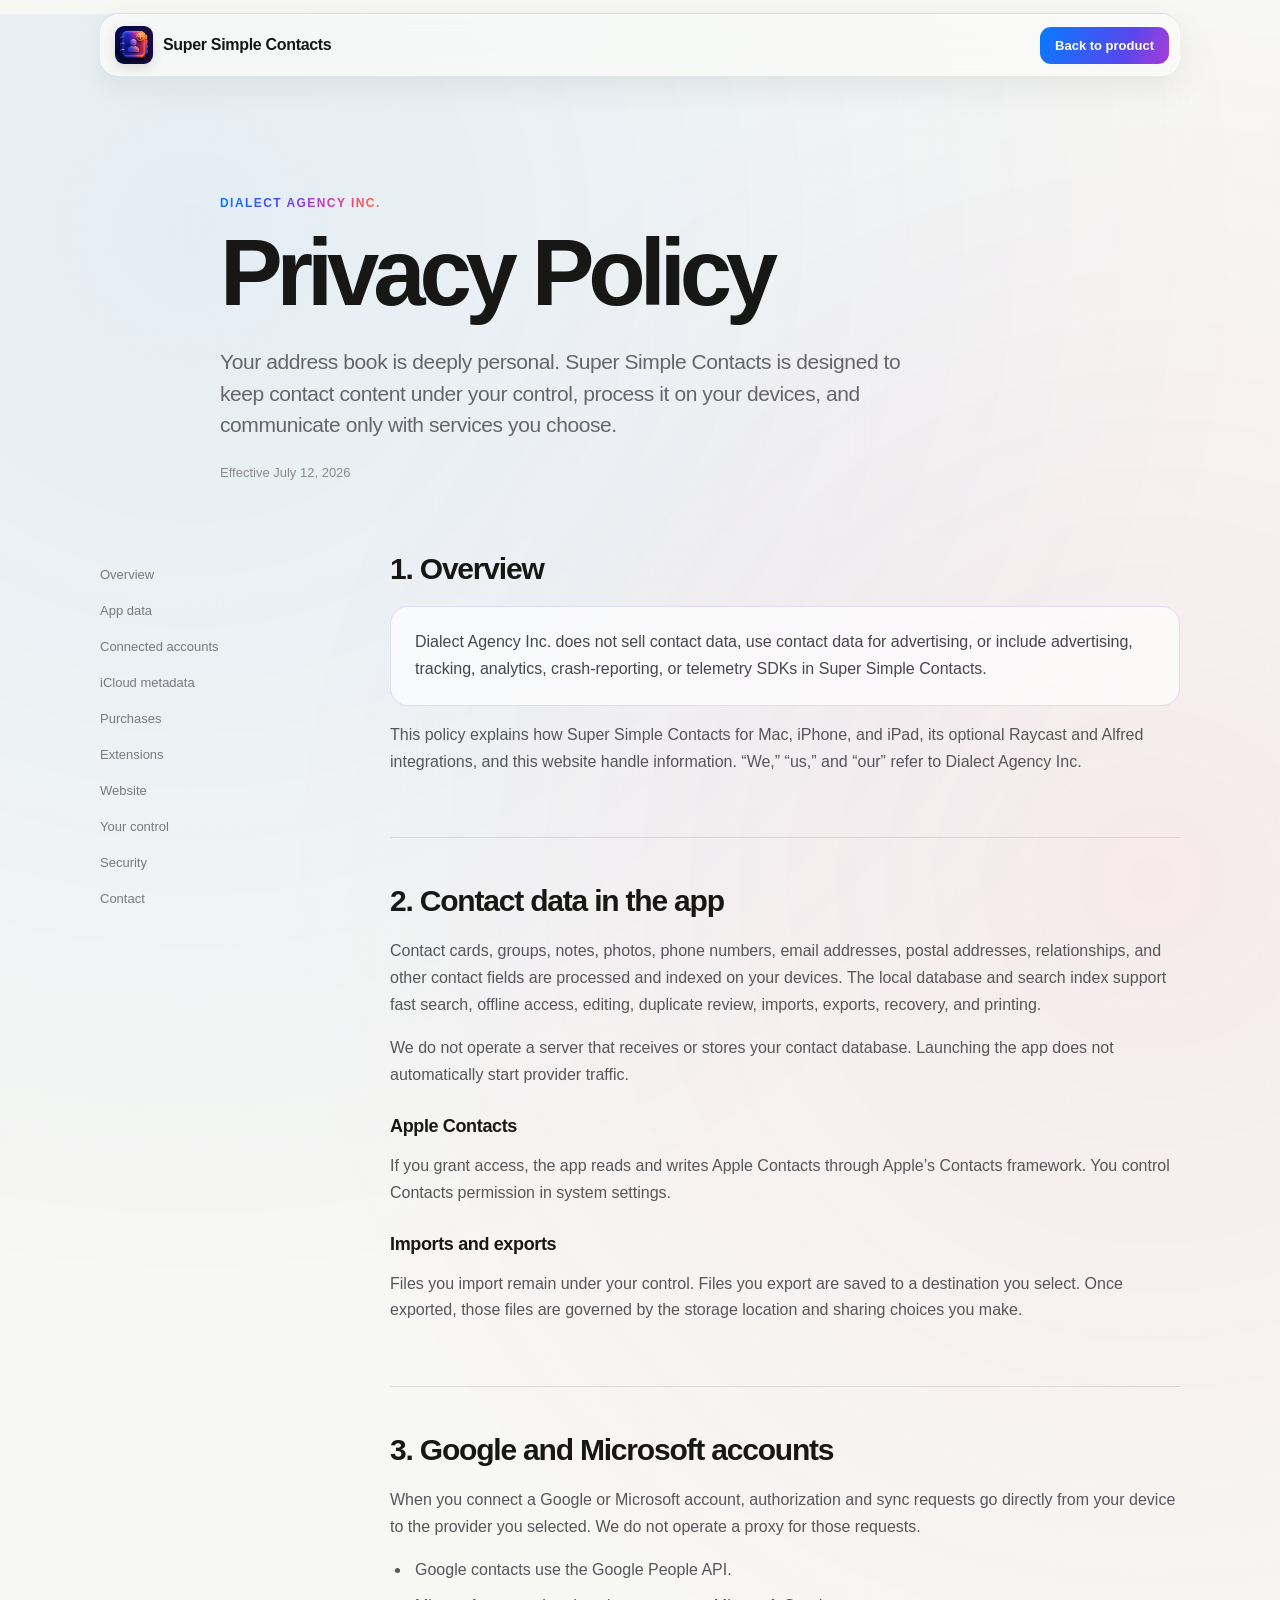
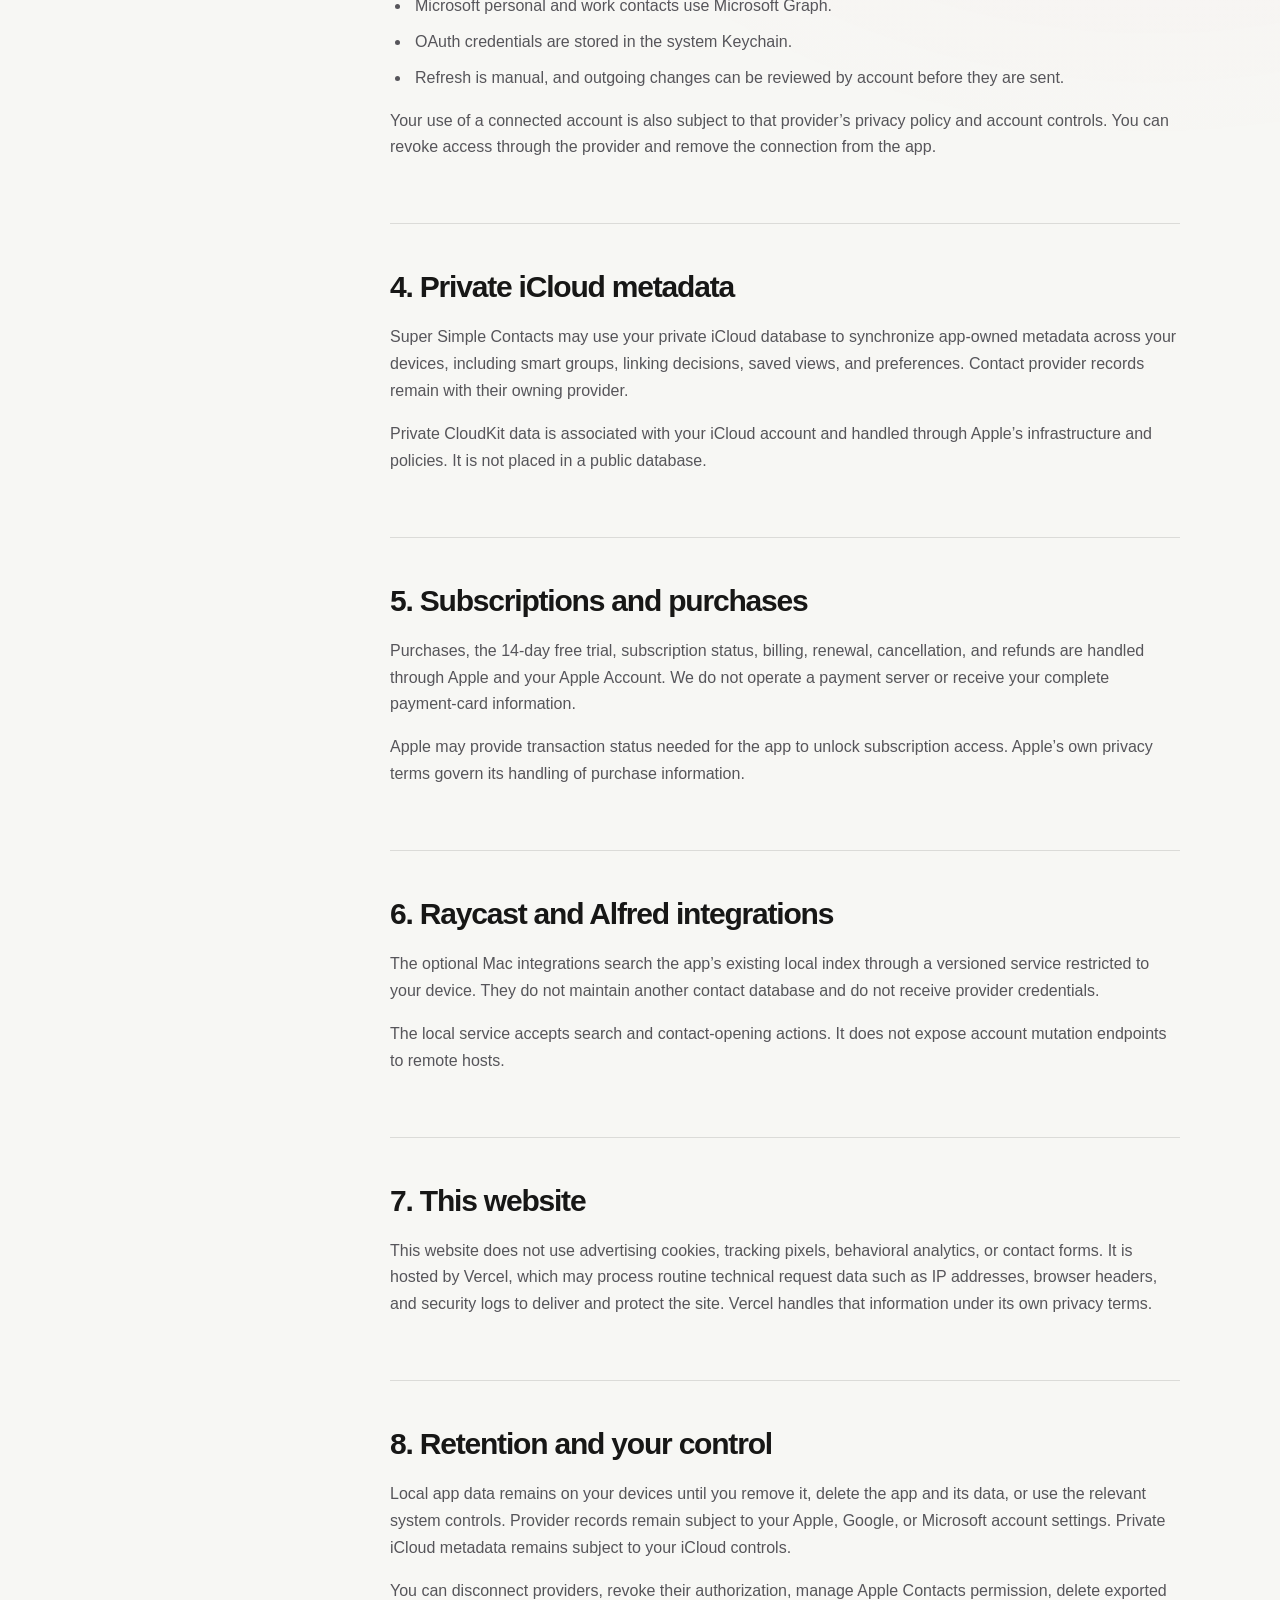
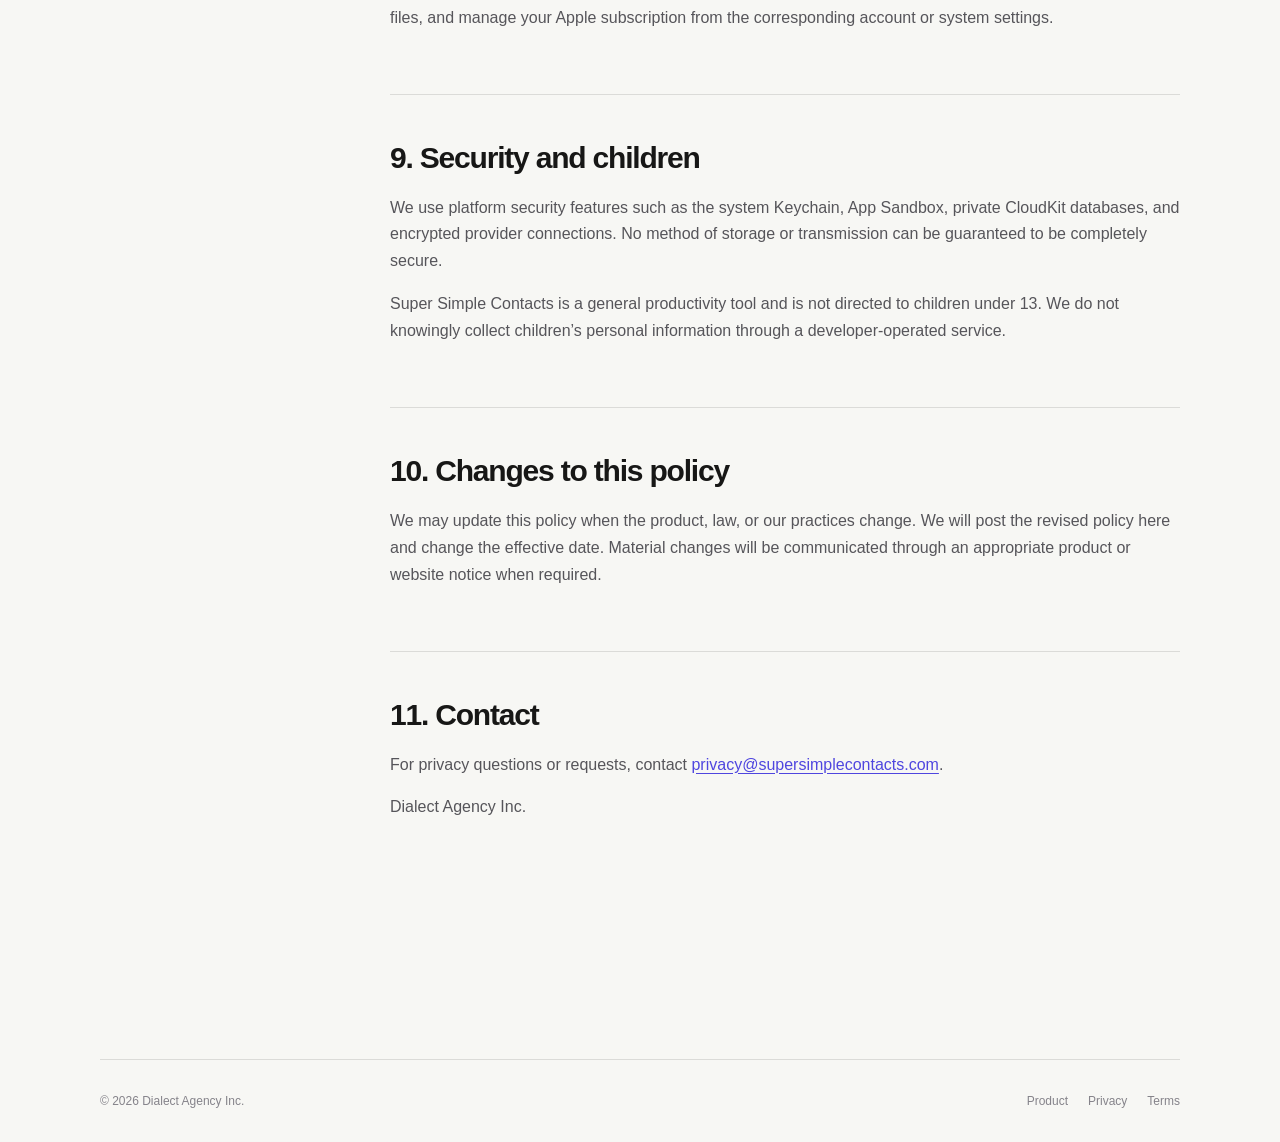
==== privacy/index.html @ 7c5f112c "Add privacy terms and support pages" ====
<!doctype html>
<html lang="en">
<head>
  <meta charset="utf-8">
  <meta name="viewport" content="width=device-width, initial-scale=1">
  <meta name="description" content="Privacy Policy for Super Simple Contacts by Dialect Agency Inc.">
  <meta name="theme-color" content="#f7f7f4">
  <link rel="canonical" href="https://supersimplecontacts.com/privacy">
  <title>Privacy Policy | Super Simple Contacts</title>
  <link rel="icon" href="../favicon.ico" sizes="any">
  <link rel="icon" type="image/png" sizes="32x32" href="../assets/favicon-32.png">
  <link rel="apple-touch-icon" href="../assets/apple-touch-icon.png">
  <link rel="stylesheet" href="../legal.css">
</head>
<body>
  <a class="skip-link" href="#policy">Skip to policy</a>
  <header class="legal-header">
    <a class="brand" href="../"><img src="../assets/app-icon.png" alt=""><span>Super Simple Contacts</span></a>
    <a class="back-link" href="../">Back to product</a>
  </header>
  <main id="policy">
    <div class="legal-hero">
      <p class="kicker">Dialect Agency Inc.</p>
      <h1>Privacy Policy</h1>
      <p class="summary">Your address book is deeply personal. Super Simple Contacts is designed to keep contact content under your control, process it on your devices, and communicate only with services you choose.</p>
      <p class="effective">Effective July 12, 2026</p>
    </div>
    <div class="legal-layout">
      <nav class="legal-toc" aria-label="Privacy Policy sections">
        <a href="#overview">Overview</a>
        <a href="#app-data">App data</a>
        <a href="#accounts">Connected accounts</a>
        <a href="#icloud">iCloud metadata</a>
        <a href="#purchases">Purchases</a>
        <a href="#extensions">Extensions</a>
        <a href="#website">Website</a>
        <a href="#control">Your control</a>
        <a href="#security">Security</a>
        <a href="#contact">Contact</a>
      </nav>
      <article class="legal-content">
        <section id="overview">
          <h2>1. Overview</h2>
          <div class="callout"><p>Dialect Agency Inc. does not sell contact data, use contact data for advertising, or include advertising, tracking, analytics, crash-reporting, or telemetry SDKs in Super Simple Contacts.</p></div>
          <p>This policy explains how Super Simple Contacts for Mac, iPhone, and iPad, its optional Raycast and Alfred integrations, and this website handle information. “We,” “us,” and “our” refer to Dialect Agency Inc.</p>
        </section>
        <section id="app-data">
          <h2>2. Contact data in the app</h2>
          <p>Contact cards, groups, notes, photos, phone numbers, email addresses, postal addresses, relationships, and other contact fields are processed and indexed on your devices. The local database and search index support fast search, offline access, editing, duplicate review, imports, exports, recovery, and printing.</p>
          <p>We do not operate a server that receives or stores your contact database. Launching the app does not automatically start provider traffic.</p>
          <h3>Apple Contacts</h3>
          <p>If you grant access, the app reads and writes Apple Contacts through Apple’s Contacts framework. You control Contacts permission in system settings.</p>
          <h3>Imports and exports</h3>
          <p>Files you import remain under your control. Files you export are saved to a destination you select. Once exported, those files are governed by the storage location and sharing choices you make.</p>
        </section>
        <section id="accounts">
          <h2>3. Google and Microsoft accounts</h2>
          <p>When you connect a Google or Microsoft account, authorization and sync requests go directly from your device to the provider you selected. We do not operate a proxy for those requests.</p>
          <ul>
            <li>Google contacts use the Google People API.</li>
            <li>Microsoft personal and work contacts use Microsoft Graph.</li>
            <li>OAuth credentials are stored in the system Keychain.</li>
            <li>Refresh is manual, and outgoing changes can be reviewed by account before they are sent.</li>
          </ul>
          <p>Your use of a connected account is also subject to that provider’s privacy policy and account controls. You can revoke access through the provider and remove the connection from the app.</p>
        </section>
        <section id="icloud">
          <h2>4. Private iCloud metadata</h2>
          <p>Super Simple Contacts may use your private iCloud database to synchronize app-owned metadata across your devices, including smart groups, linking decisions, saved views, and preferences. Contact provider records remain with their owning provider.</p>
          <p>Private CloudKit data is associated with your iCloud account and handled through Apple’s infrastructure and policies. It is not placed in a public database.</p>
        </section>
        <section id="purchases">
          <h2>5. Subscriptions and purchases</h2>
          <p>Purchases, the 14-day free trial, subscription status, billing, renewal, cancellation, and refunds are handled through Apple and your Apple Account. We do not operate a payment server or receive your complete payment-card information.</p>
          <p>Apple may provide transaction status needed for the app to unlock subscription access. Apple’s own privacy terms govern its handling of purchase information.</p>
        </section>
        <section id="extensions">
          <h2>6. Raycast and Alfred integrations</h2>
          <p>The optional Mac integrations search the app’s existing local index through a versioned service restricted to your device. They do not maintain another contact database and do not receive provider credentials.</p>
          <p>The local service accepts search and contact-opening actions. It does not expose account mutation endpoints to remote hosts.</p>
        </section>
        <section id="website">
          <h2>7. This website</h2>
          <p>This website does not use advertising cookies, tracking pixels, behavioral analytics, or contact forms. It is hosted by Vercel, which may process routine technical request data such as IP addresses, browser headers, and security logs to deliver and protect the site. Vercel handles that information under its own privacy terms.</p>
        </section>
        <section id="control">
          <h2>8. Retention and your control</h2>
          <p>Local app data remains on your devices until you remove it, delete the app and its data, or use the relevant system controls. Provider records remain subject to your Apple, Google, or Microsoft account settings. Private iCloud metadata remains subject to your iCloud controls.</p>
          <p>You can disconnect providers, revoke their authorization, manage Apple Contacts permission, delete exported files, and manage your Apple subscription from the corresponding account or system settings.</p>
        </section>
        <section id="security">
          <h2>9. Security and children</h2>
          <p>We use platform security features such as the system Keychain, App Sandbox, private CloudKit databases, and encrypted provider connections. No method of storage or transmission can be guaranteed to be completely secure.</p>
          <p>Super Simple Contacts is a general productivity tool and is not directed to children under 13. We do not knowingly collect children’s personal information through a developer-operated service.</p>
        </section>
        <section id="changes">
          <h2>10. Changes to this policy</h2>
          <p>We may update this policy when the product, law, or our practices change. We will post the revised policy here and change the effective date. Material changes will be communicated through an appropriate product or website notice when required.</p>
        </section>
        <section id="contact">
          <h2>11. Contact</h2>
          <p>For privacy questions or requests, contact <a href="mailto:privacy@supersimplecontacts.com">privacy@supersimplecontacts.com</a>.</p>
          <p>Dialect Agency Inc.</p>
        </section>
      </article>
    </div>
  </main>
  <footer class="legal-footer"><span>© 2026 Dialect Agency Inc.</span><nav><a href="../">Product</a><a href="../privacy/">Privacy</a><a href="../terms/">Terms</a></nav></footer>
</body>
</html>
---- legal.css ----
:root {
  --ink: #171716;
  --muted: #66656b;
  --paper: #f7f7f4;
  --line: rgba(23,23,22,.12);
  --iridescent: linear-gradient(110deg, #087aff, #5548ed 38%, #b63bd2 61%, #ef3f82 79%, #ff7a2f);
  font-family: -apple-system, BlinkMacSystemFont, "SF Pro Display", "Helvetica Neue", Arial, sans-serif;
  color: var(--ink);
  background: var(--paper);
  font-synthesis: none;
}

* { box-sizing: border-box; }
body { margin: 0; background: radial-gradient(circle at 15% 5%, rgba(8,122,255,.08), transparent 25%), radial-gradient(circle at 90% 20%, rgba(239,63,130,.07), transparent 24%), var(--paper); }
a { color: inherit; }
img { display: block; }
.skip-link { position: fixed; top: -60px; left: 16px; z-index: 100; padding: 12px 18px; border-radius: 12px; background: #fff; }
.skip-link:focus { top: 16px; }
.legal-header { position: sticky; z-index: 20; top: 14px; display: flex; width: min(1080px, calc(100% - 36px)); height: 62px; margin: 14px auto 0; align-items: center; justify-content: space-between; padding: 8px 10px 8px 14px; border: 1px solid rgba(255,255,255,.75); border-radius: 19px; background: rgba(250,250,248,.8); box-shadow: 0 10px 35px rgba(0,0,0,.07), 0 -1px 0 rgba(111,75,242,.17); backdrop-filter: blur(22px) saturate(180%); }
.brand { display: inline-flex; align-items: center; gap: 10px; color: var(--ink); font-weight: 700; letter-spacing: -.02em; text-decoration: none; }
.brand img { width: 38px; height: 38px; border-radius: 9px; box-shadow: 0 4px 12px rgba(0,0,0,.13); }
.back-link { padding: 11px 15px; border-radius: 11px; color: #fff; background: var(--iridescent); background-size: 180% 100%; font-size: 13px; font-weight: 700; text-decoration: none; }
.legal-hero { width: min(840px, calc(100% - 40px)); margin: 120px auto 72px; }
.kicker { width: fit-content; margin: 0 0 20px; background: var(--iridescent); background-clip: text; -webkit-background-clip: text; color: transparent; -webkit-text-fill-color: transparent; font-size: 12px; font-weight: 800; letter-spacing: .12em; text-transform: uppercase; }
h1 { max-width: 760px; margin: 0; font-size: clamp(58px, 8vw, 94px); line-height: .92; letter-spacing: -.065em; }
.summary { max-width: 700px; margin: 30px 0 0; color: var(--muted); font-size: 21px; line-height: 1.5; letter-spacing: -.02em; }
.effective { margin-top: 24px; color: #8b898f; font-size: 13px; }
.legal-layout { display: grid; width: min(1080px, calc(100% - 40px)); margin: 0 auto 130px; grid-template-columns: 220px 1fr; gap: 70px; }
.legal-toc { position: sticky; top: 110px; align-self: start; display: grid; gap: 7px; padding-top: 8px; }
.legal-toc a { padding: 7px 0; color: #7a787f; font-size: 13px; text-decoration: none; }
.legal-toc a:hover { color: #6248e8; }
.legal-content { min-width: 0; }
.legal-content section { padding: 0 0 46px; margin-bottom: 46px; border-bottom: 1px solid var(--line); scroll-margin-top: 110px; }
.legal-content section:last-child { border: 0; }
h2 { margin: 0 0 20px; font-size: 30px; letter-spacing: -.04em; }
h3 { margin: 27px 0 10px; font-size: 18px; letter-spacing: -.02em; }
.legal-content p, .legal-content li { color: #56555a; font-size: 16px; line-height: 1.68; }
.legal-content ul { padding-left: 21px; }
.legal-content li { margin: 9px 0; padding-left: 4px; }
.legal-content a { color: #4f46df; text-underline-offset: 3px; }
.callout { padding: 22px 24px; border: 1px solid rgba(92,72,229,.16); border-radius: 18px; background: rgba(255,255,255,.65); }
.callout p { margin: 0; color: #47444f; }
.legal-footer { display: flex; width: min(1080px, calc(100% - 40px)); margin: 0 auto; justify-content: space-between; gap: 24px; padding: 34px 0; border-top: 1px solid var(--line); color: #85838a; font-size: 12px; }
.legal-footer nav { display: flex; gap: 20px; }
.legal-footer a { text-decoration: none; }

@media (max-width: 760px) {
  .legal-header { top: 10px; width: calc(100% - 20px); margin-top: 10px; }
  .brand span { font-size: 13px; }
  .legal-hero { margin-top: 90px; }
  .legal-layout { grid-template-columns: 1fr; gap: 30px; }
  .legal-toc { position: static; grid-template-columns: 1fr 1fr; padding: 20px; border: 1px solid var(--line); border-radius: 16px; background: rgba(255,255,255,.55); }
  .legal-footer { flex-direction: column; }
}

@media (prefers-reduced-motion: reduce) {
  * { scroll-behavior: auto !important; }
}
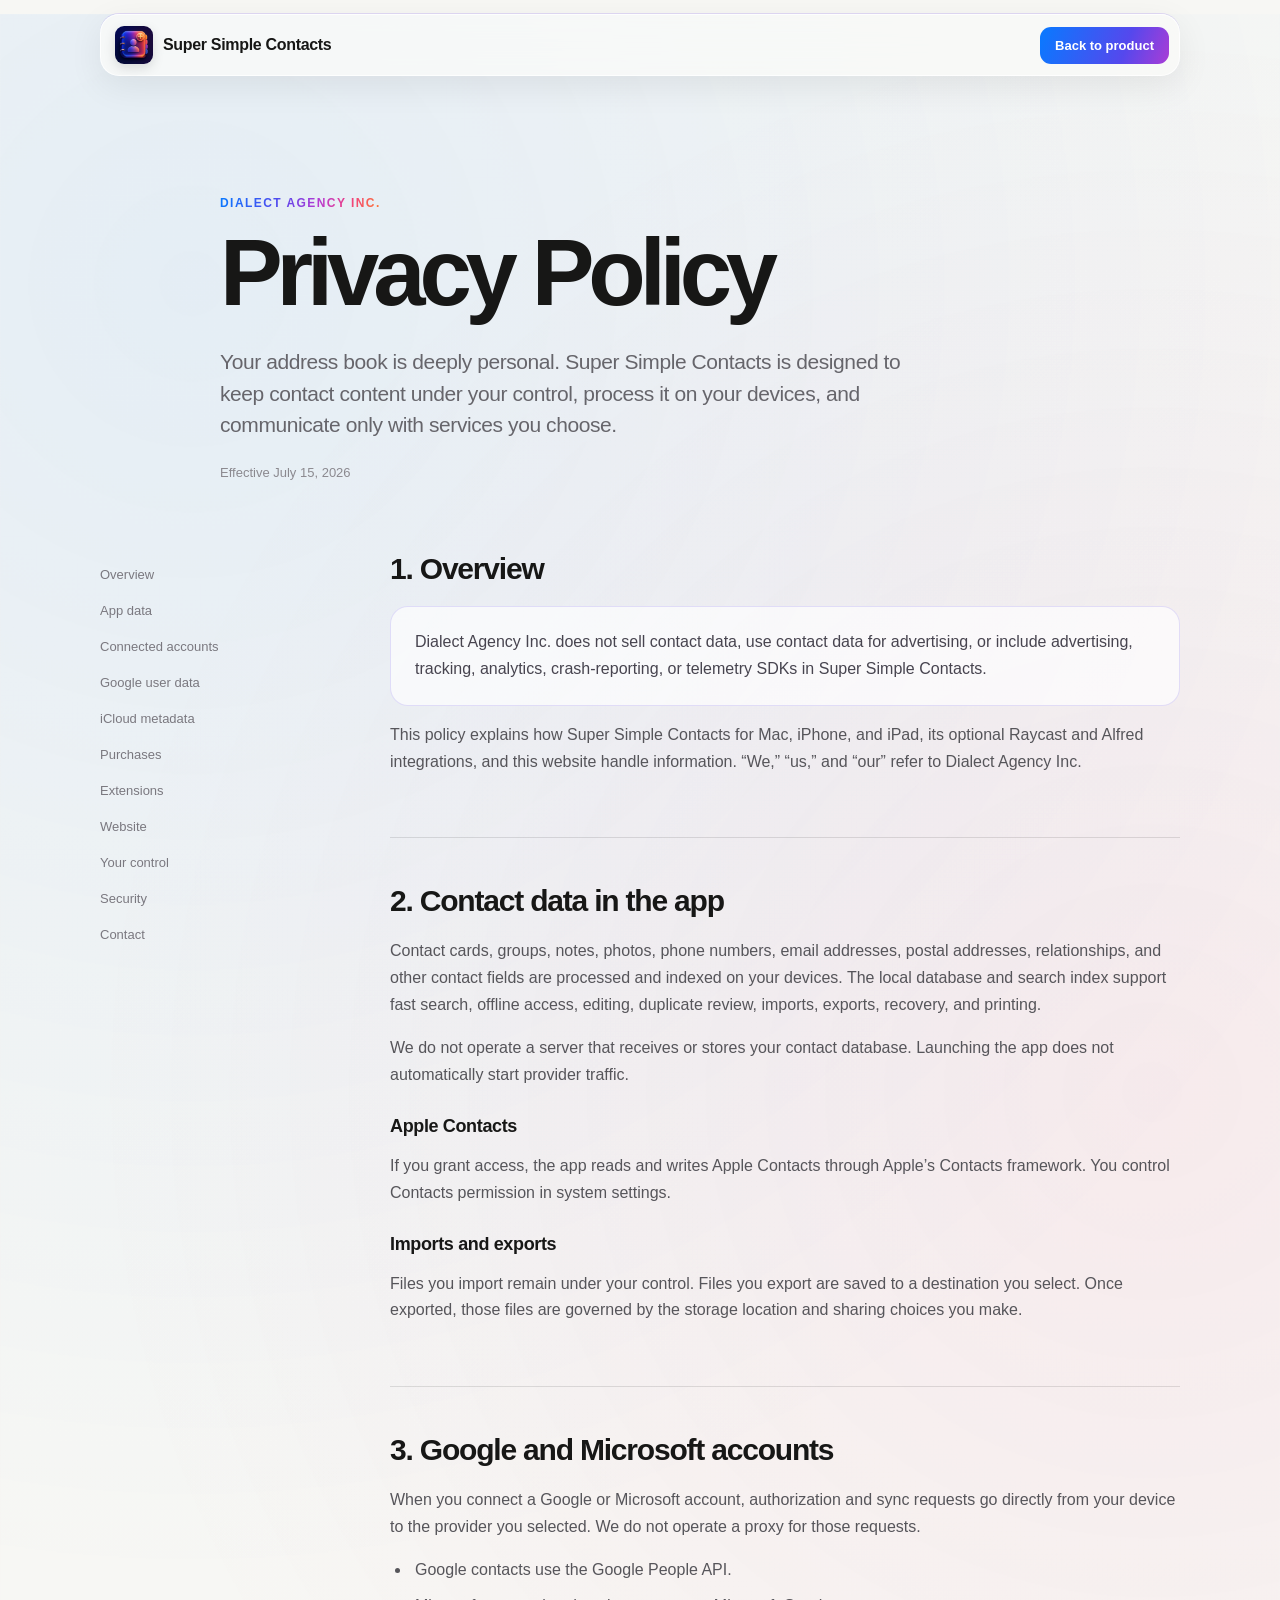
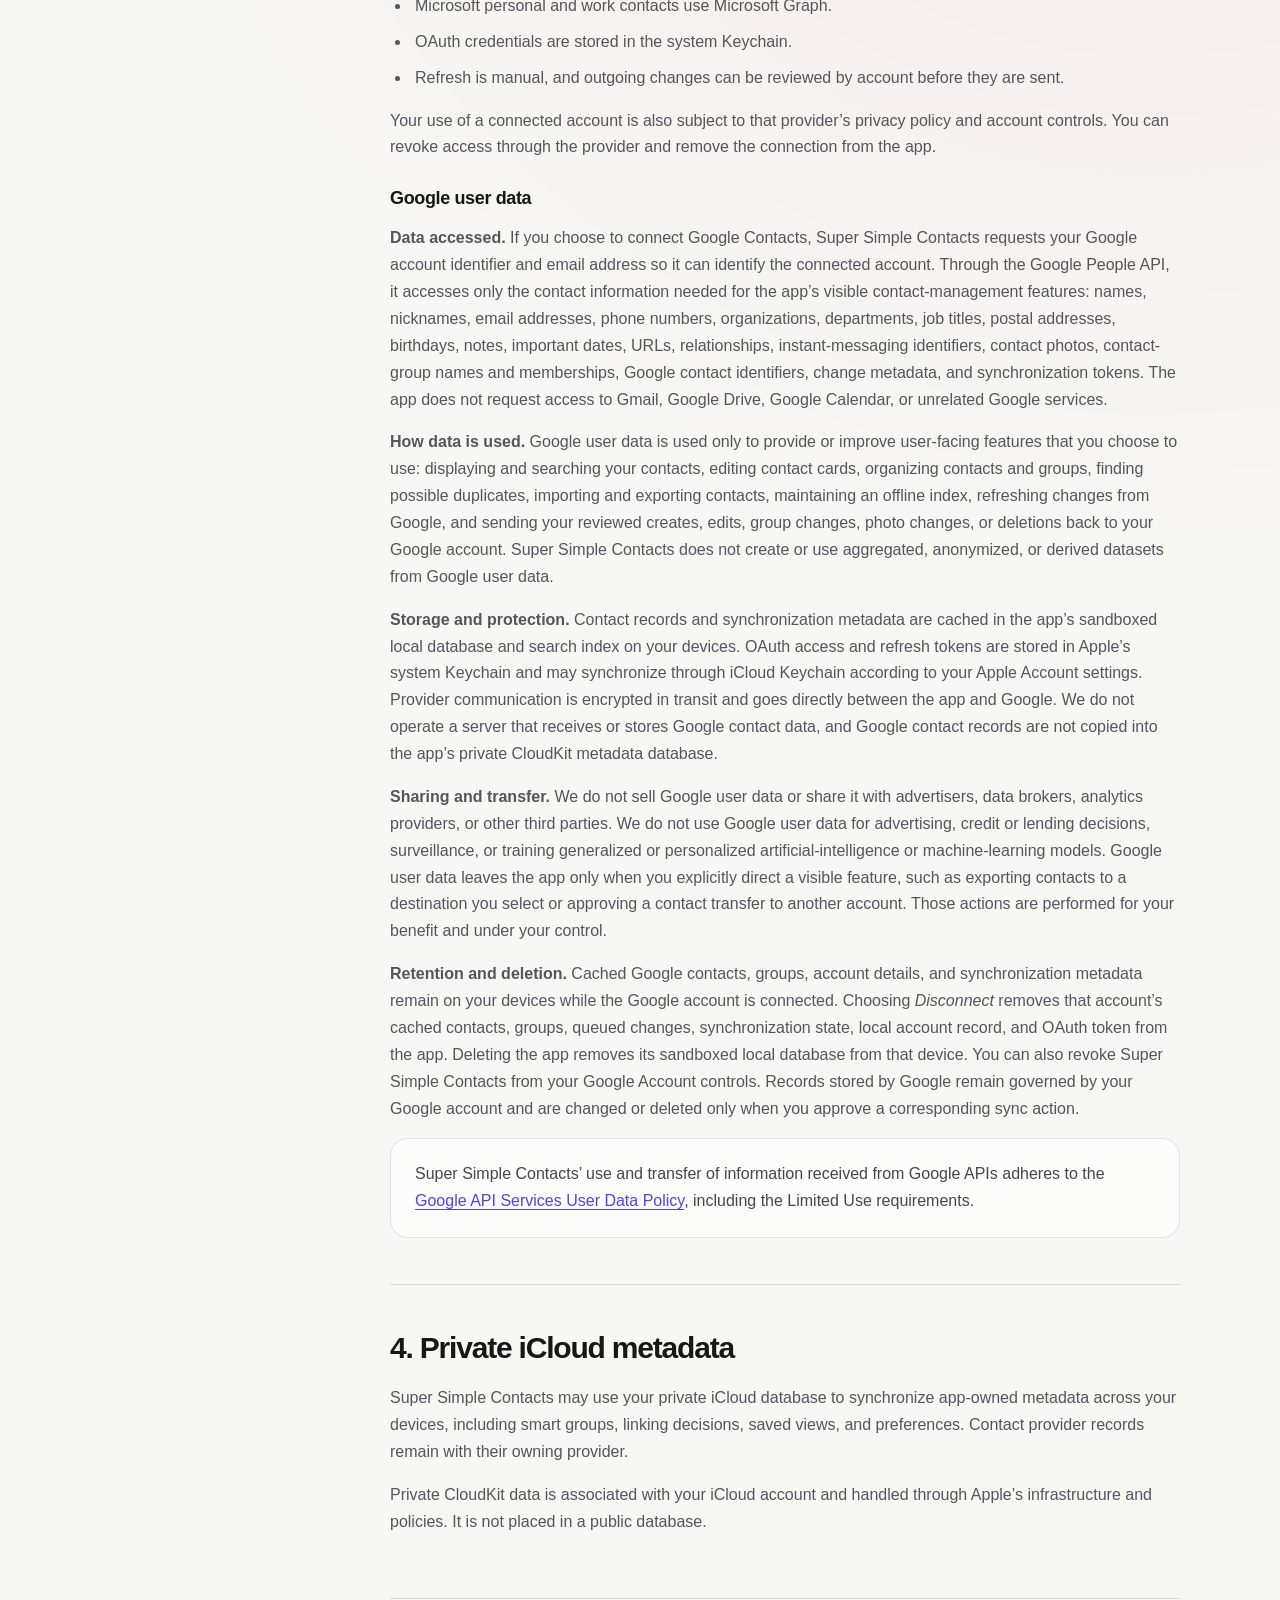
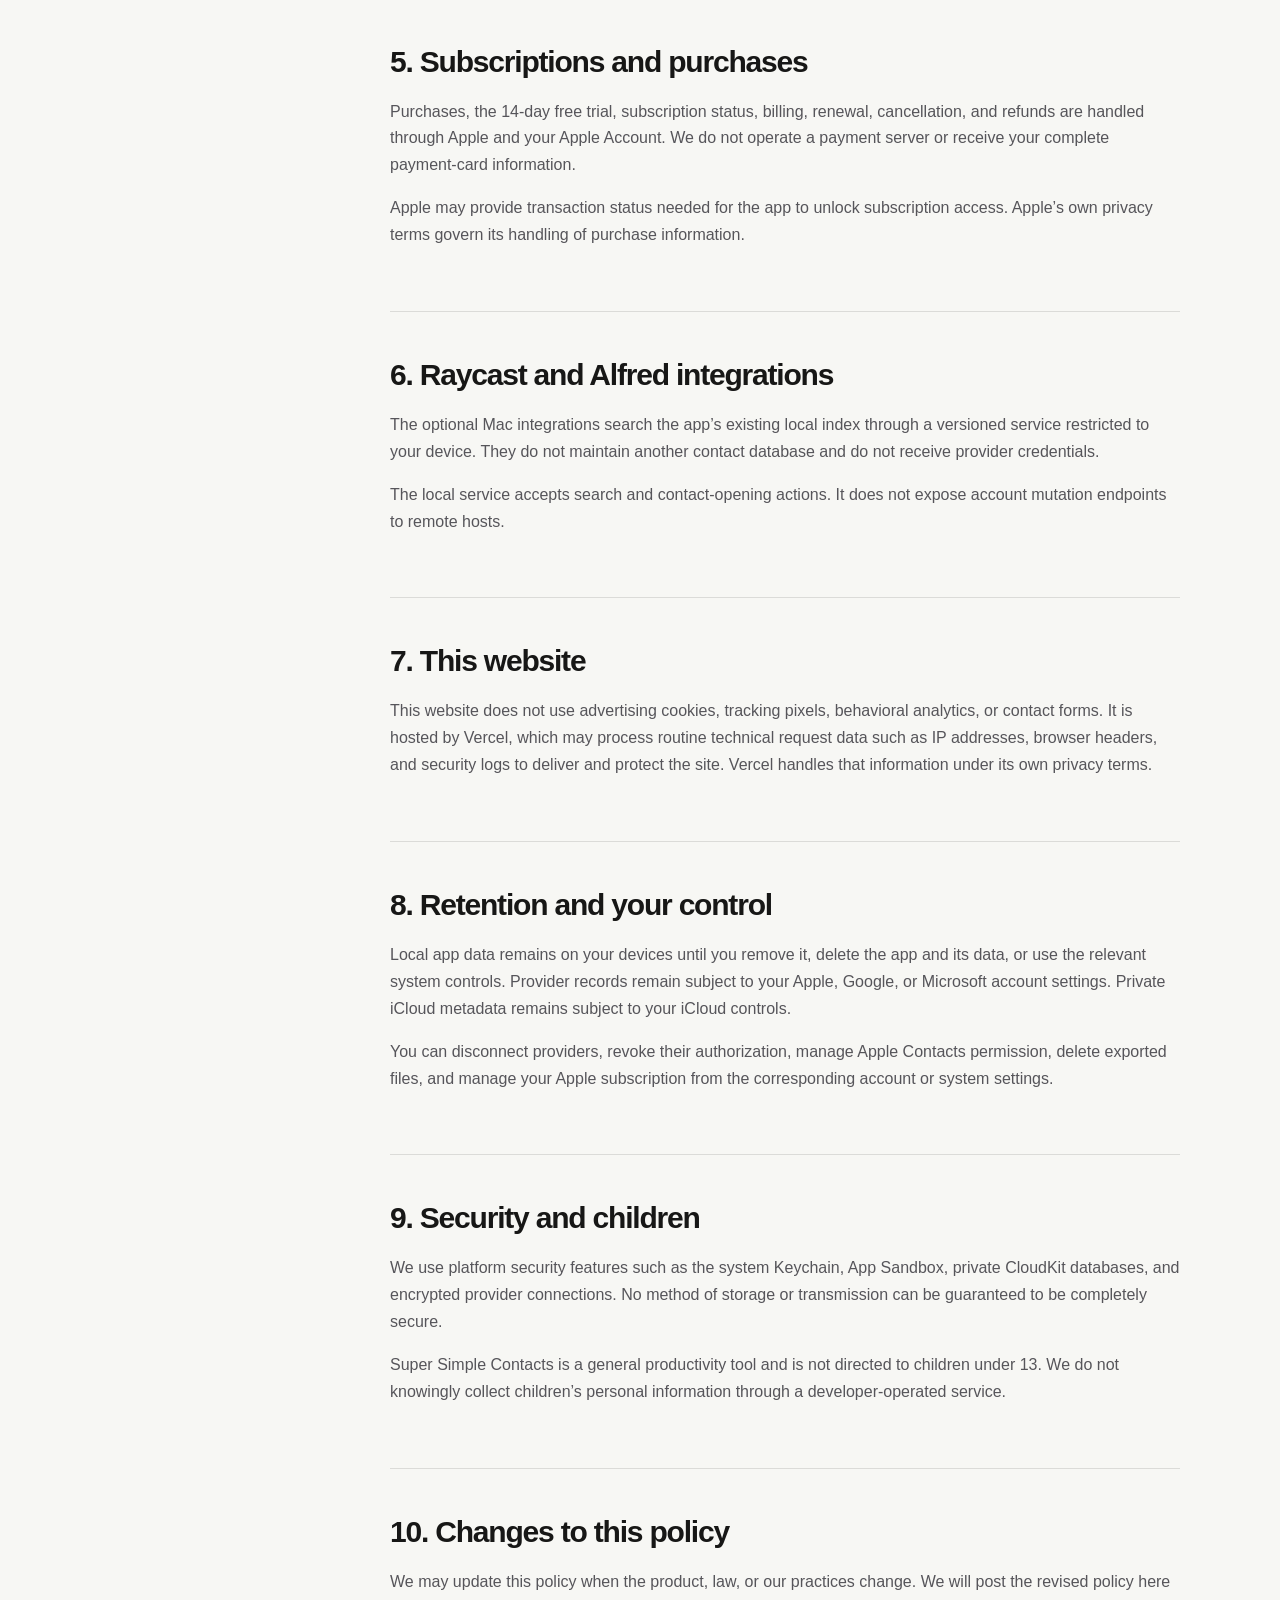
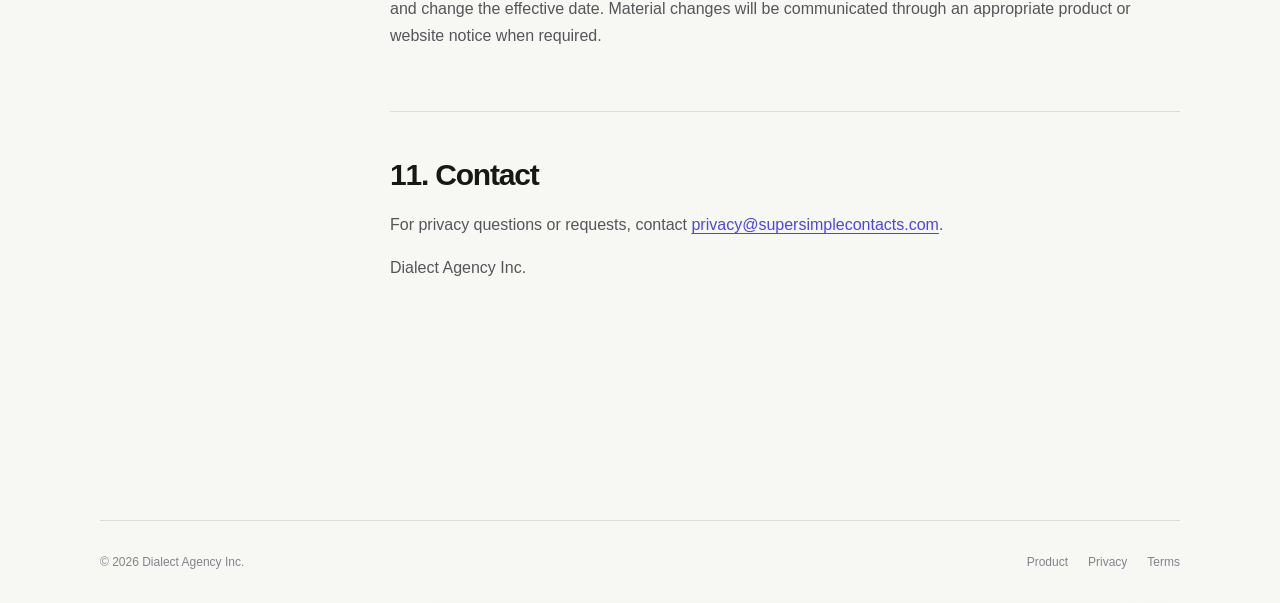
==== commit d2cb30df: "Clarify Google user data handling" ====
--- a/privacy/index.html
+++ b/privacy/index.html
@@ -3,10 +3,28 @@
 <head>
   <meta charset="utf-8">
   <meta name="viewport" content="width=device-width, initial-scale=1">
-  <meta name="description" content="Privacy Policy for Super Simple Contacts by Dialect Agency Inc.">
+  <meta name="description" content="Learn how Super Simple Contacts protects contact data on Mac, iPhone, and iPad, including Apple, Google, and Microsoft contact sync.">
   <meta name="theme-color" content="#f7f7f4">
+  <meta name="robots" content="index, follow, max-image-preview:large">
   <link rel="canonical" href="https://supersimplecontacts.com/privacy">
-  <title>Privacy Policy | Super Simple Contacts</title>
+  <title>Contact Privacy Policy | Super Simple Contacts</title>
+  <meta property="og:type" content="article">
+  <meta property="og:locale" content="en_US">
+  <meta property="og:site_name" content="Super Simple Contacts">
+  <meta property="og:title" content="Super Simple Contacts | Privacy Policy">
+  <meta property="og:description" content="Super Simple Contacts keeps contact data private across Mac, iPhone, iPad, Apple, Google, and Microsoft accounts.">
+  <meta property="og:url" content="https://supersimplecontacts.com/privacy">
+  <meta property="og:image" content="https://super-simple-contacts.vercel.app/assets/og-image-v3.png">
+  <meta property="og:image:secure_url" content="https://super-simple-contacts.vercel.app/assets/og-image-v3.png">
+  <meta property="og:image:type" content="image/png">
+  <meta property="og:image:width" content="1200">
+  <meta property="og:image:height" content="630">
+  <meta property="og:image:alt" content="Super Simple Contacts with its app icon and Mac contact manager workspace">
+  <meta name="twitter:card" content="summary_large_image">
+  <meta name="twitter:title" content="Super Simple Contacts | Privacy Policy">
+  <meta name="twitter:description" content="Super Simple Contacts keeps contact data private across Mac, iPhone, iPad, Apple, Google, and Microsoft accounts.">
+  <meta name="twitter:image" content="https://super-simple-contacts.vercel.app/assets/og-image-v3.png">
+  <meta name="twitter:image:alt" content="Super Simple Contacts with its app icon and Mac contact manager workspace">
   <link rel="icon" href="../favicon.ico" sizes="any">
   <link rel="icon" type="image/png" sizes="32x32" href="../assets/favicon-32.png">
   <link rel="apple-touch-icon" href="../assets/apple-touch-icon.png">
@@ -23,13 +41,14 @@
       <p class="kicker">Dialect Agency Inc.</p>
       <h1>Privacy Policy</h1>
       <p class="summary">Your address book is deeply personal. Super Simple Contacts is designed to keep contact content under your control, process it on your devices, and communicate only with services you choose.</p>
-      <p class="effective">Effective July 12, 2026</p>
+      <p class="effective">Effective July 15, 2026</p>
     </div>
     <div class="legal-layout">
       <nav class="legal-toc" aria-label="Privacy Policy sections">
         <a href="#overview">Overview</a>
         <a href="#app-data">App data</a>
         <a href="#accounts">Connected accounts</a>
+        <a href="#google-data">Google user data</a>
         <a href="#icloud">iCloud metadata</a>
         <a href="#purchases">Purchases</a>
         <a href="#extensions">Extensions</a>
@@ -63,6 +82,13 @@
             <li>Refresh is manual, and outgoing changes can be reviewed by account before they are sent.</li>
           </ul>
           <p>Your use of a connected account is also subject to that provider’s privacy policy and account controls. You can revoke access through the provider and remove the connection from the app.</p>
+          <h3 id="google-data">Google user data</h3>
+          <p><strong>Data accessed.</strong> If you choose to connect Google Contacts, Super Simple Contacts requests your Google account identifier and email address so it can identify the connected account. Through the Google People API, it accesses only the contact information needed for the app’s visible contact-management features: names, nicknames, email addresses, phone numbers, organizations, departments, job titles, postal addresses, birthdays, notes, important dates, URLs, relationships, instant-messaging identifiers, contact photos, contact-group names and memberships, Google contact identifiers, change metadata, and synchronization tokens. The app does not request access to Gmail, Google Drive, Google Calendar, or unrelated Google services.</p>
+          <p><strong>How data is used.</strong> Google user data is used only to provide or improve user-facing features that you choose to use: displaying and searching your contacts, editing contact cards, organizing contacts and groups, finding possible duplicates, importing and exporting contacts, maintaining an offline index, refreshing changes from Google, and sending your reviewed creates, edits, group changes, photo changes, or deletions back to your Google account. Super Simple Contacts does not create or use aggregated, anonymized, or derived datasets from Google user data.</p>
+          <p><strong>Storage and protection.</strong> Contact records and synchronization metadata are cached in the app’s sandboxed local database and search index on your devices. OAuth access and refresh tokens are stored in Apple’s system Keychain and may synchronize through iCloud Keychain according to your Apple Account settings. Provider communication is encrypted in transit and goes directly between the app and Google. We do not operate a server that receives or stores Google contact data, and Google contact records are not copied into the app’s private CloudKit metadata database.</p>
+          <p><strong>Sharing and transfer.</strong> We do not sell Google user data or share it with advertisers, data brokers, analytics providers, or other third parties. We do not use Google user data for advertising, credit or lending decisions, surveillance, or training generalized or personalized artificial-intelligence or machine-learning models. Google user data leaves the app only when you explicitly direct a visible feature, such as exporting contacts to a destination you select or approving a contact transfer to another account. Those actions are performed for your benefit and under your control.</p>
+          <p><strong>Retention and deletion.</strong> Cached Google contacts, groups, account details, and synchronization metadata remain on your devices while the Google account is connected. Choosing <em>Disconnect</em> removes that account’s cached contacts, groups, queued changes, synchronization state, local account record, and OAuth token from the app. Deleting the app removes its sandboxed local database from that device. You can also revoke Super Simple Contacts from your Google Account controls. Records stored by Google remain governed by your Google account and are changed or deleted only when you approve a corresponding sync action.</p>
+          <div class="callout"><p>Super Simple Contacts’ use and transfer of information received from Google APIs adheres to the <a href="https://developers.google.com/terms/api-services-user-data-policy">Google API Services User Data Policy</a>, including the Limited Use requirements.</p></div>
         </section>
         <section id="icloud">
           <h2>4. Private iCloud metadata</h2>
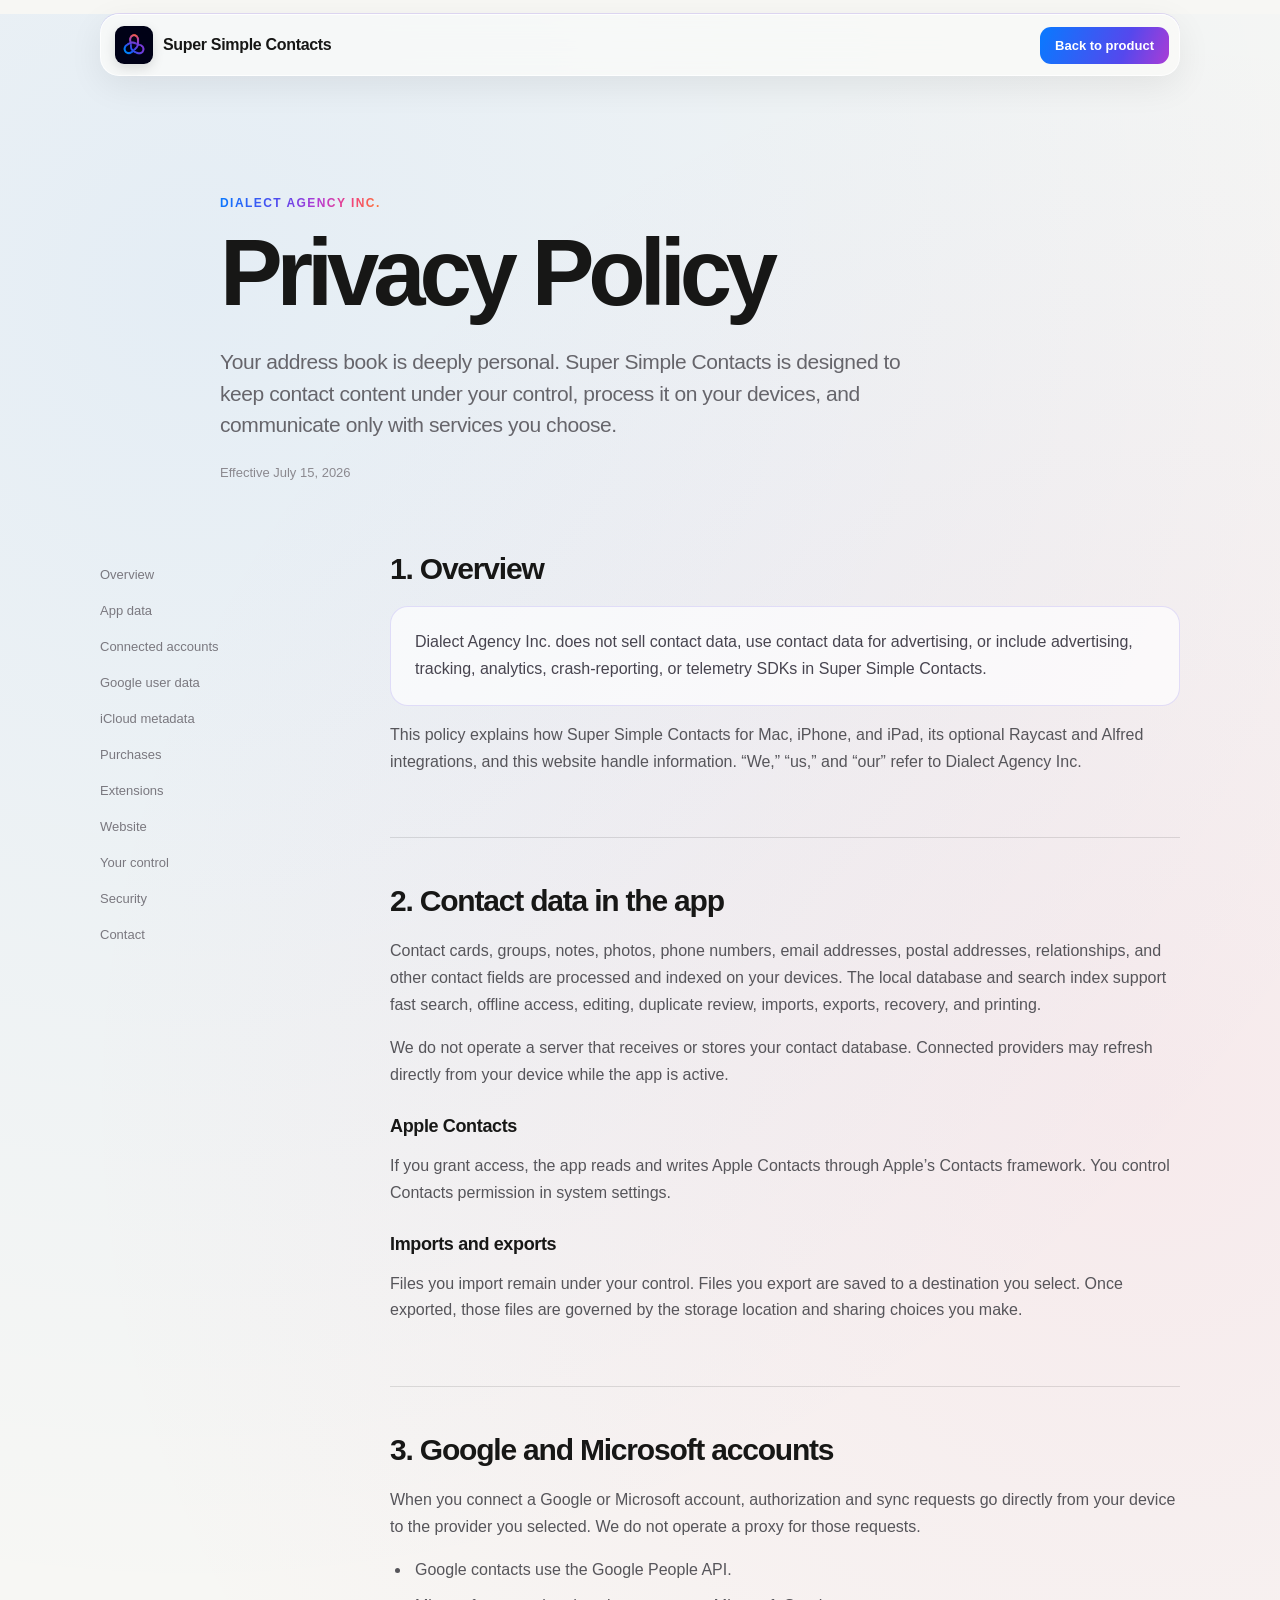
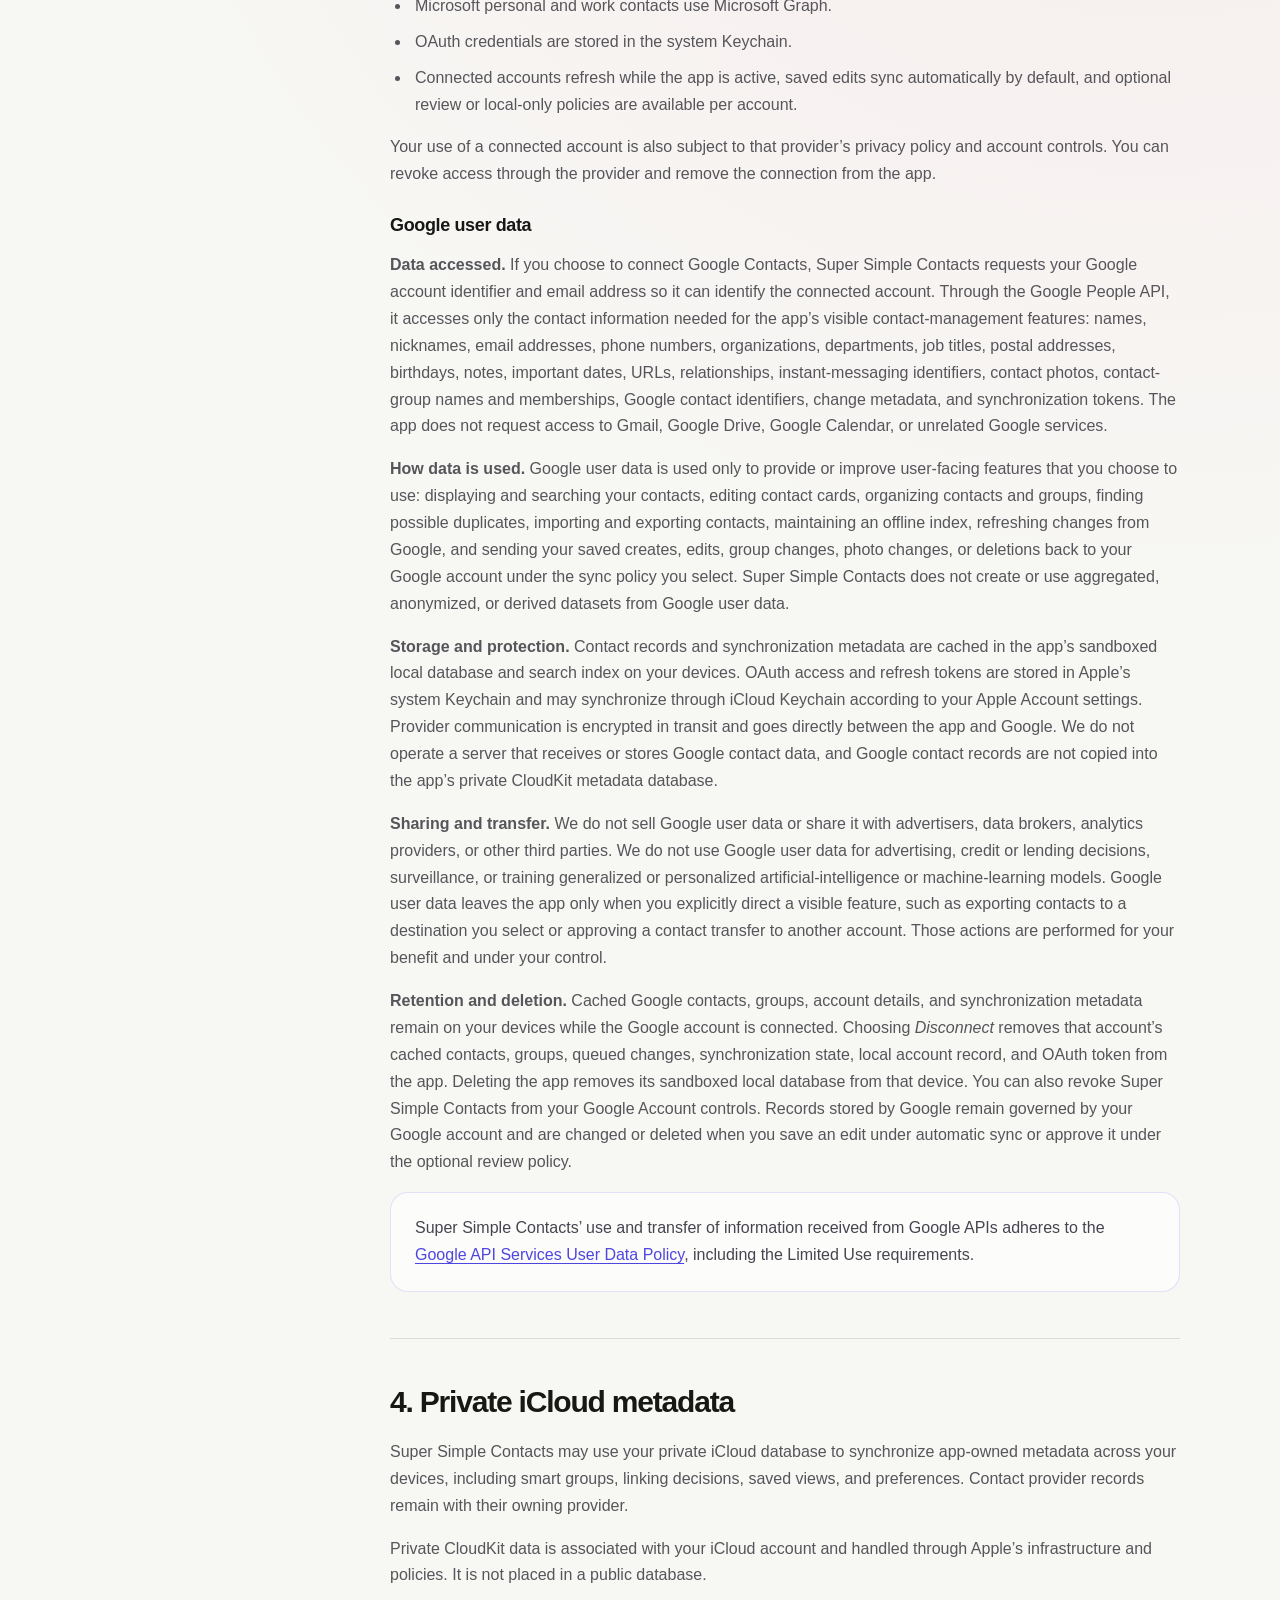
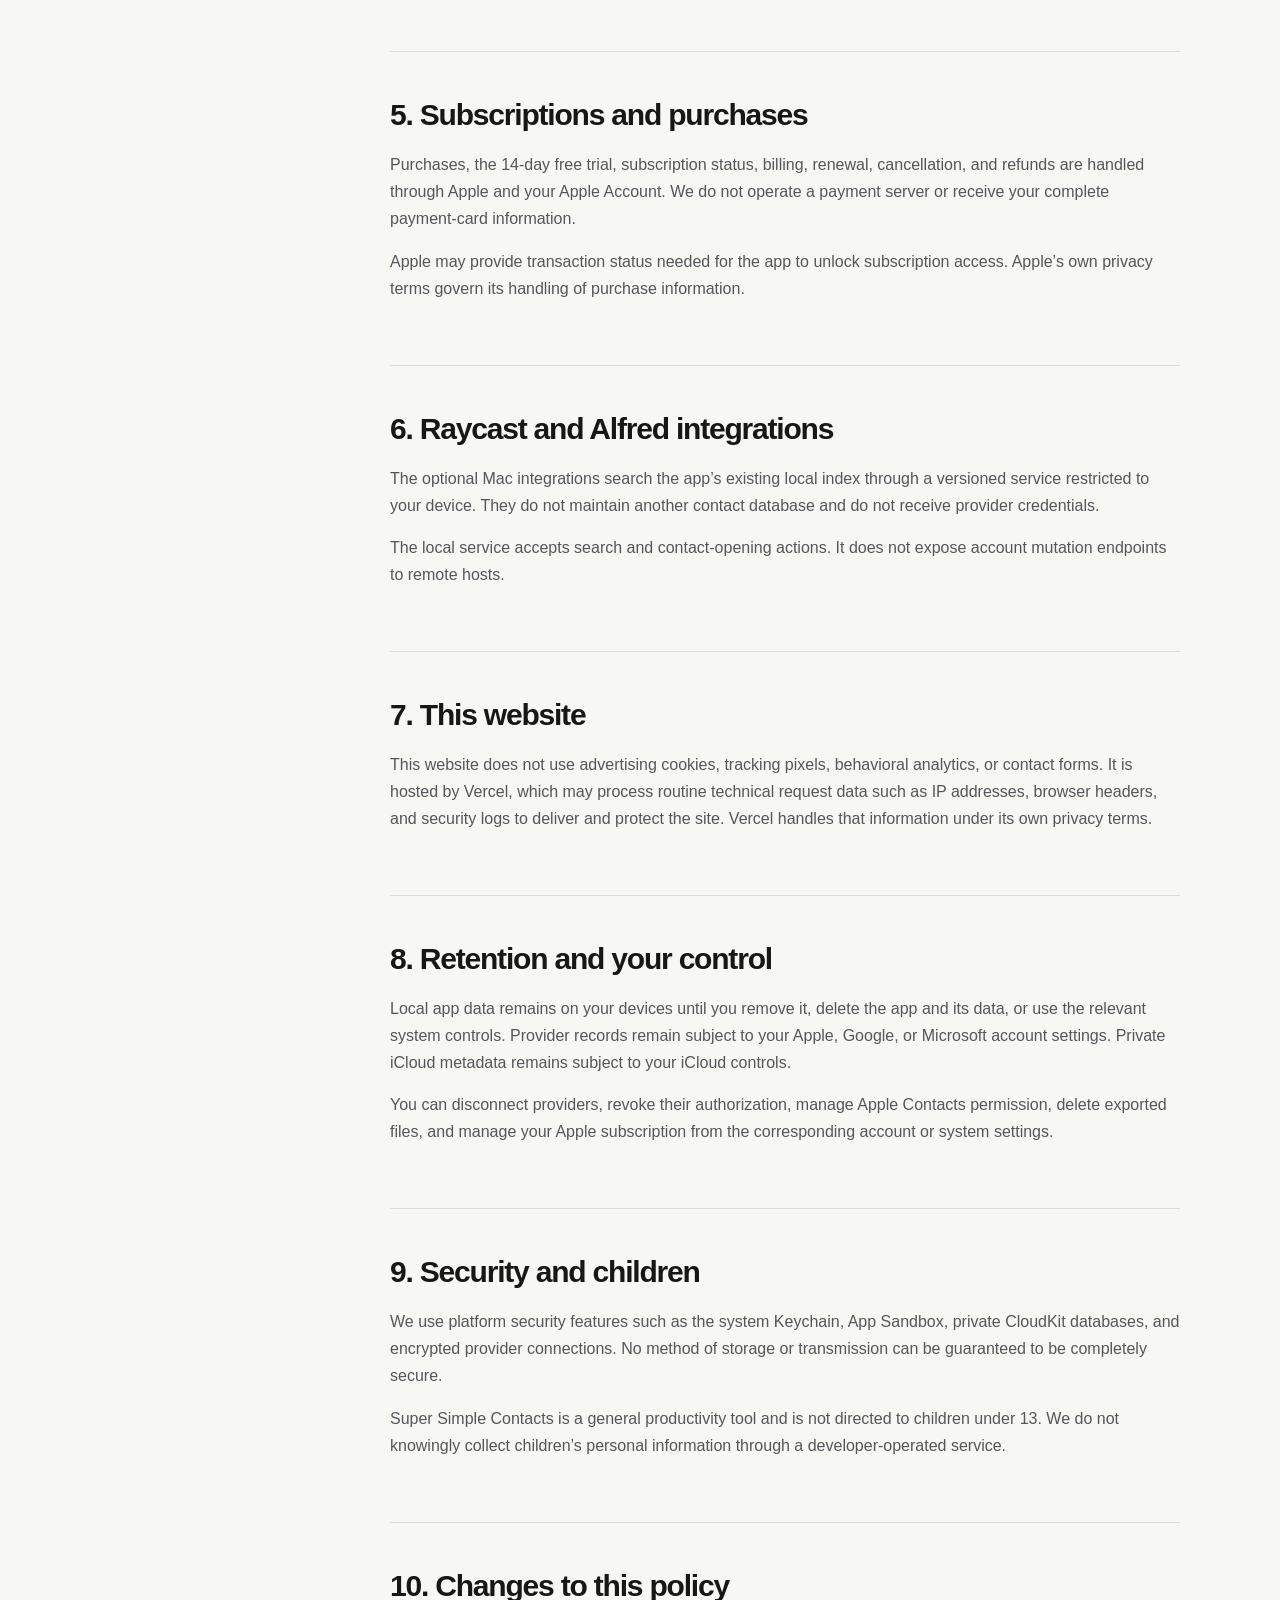
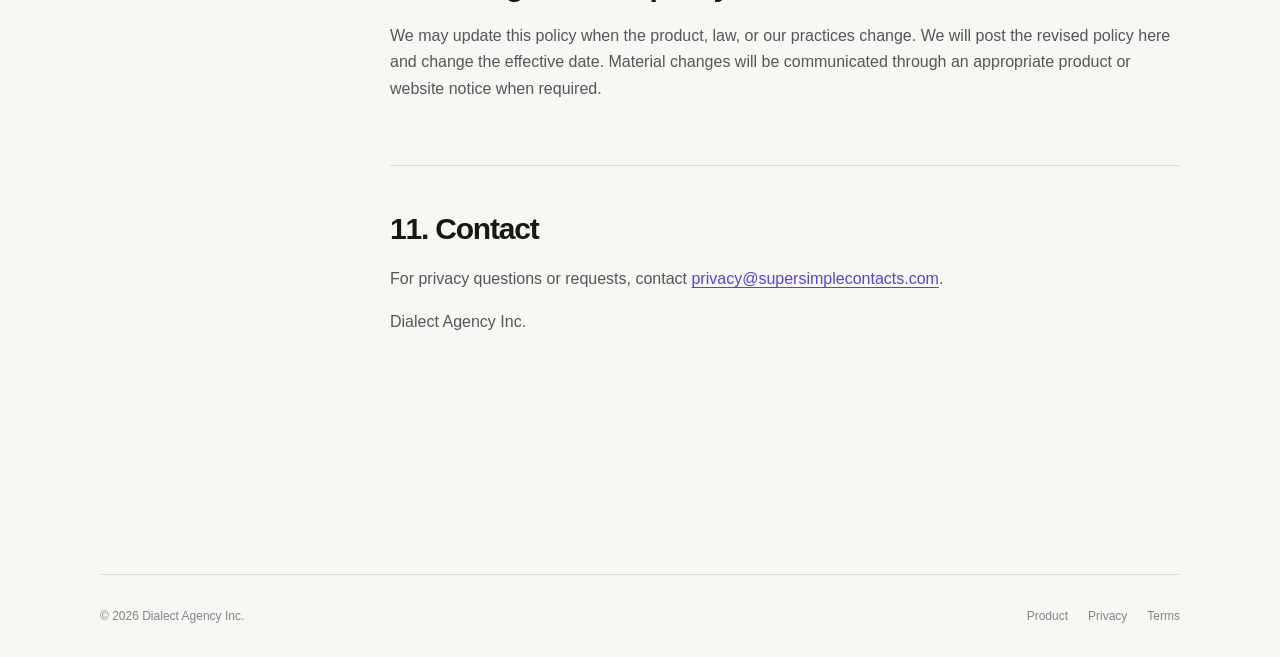
==== commit 92d48646: "Redesign website in dark mode" ====
--- a/privacy/index.html
+++ b/privacy/index.html
@@ -66,7 +66,7 @@
         <section id="app-data">
           <h2>2. Contact data in the app</h2>
           <p>Contact cards, groups, notes, photos, phone numbers, email addresses, postal addresses, relationships, and other contact fields are processed and indexed on your devices. The local database and search index support fast search, offline access, editing, duplicate review, imports, exports, recovery, and printing.</p>
-          <p>We do not operate a server that receives or stores your contact database. Launching the app does not automatically start provider traffic.</p>
+          <p>We do not operate a server that receives or stores your contact database. Connected providers may refresh directly from your device while the app is active.</p>
           <h3>Apple Contacts</h3>
           <p>If you grant access, the app reads and writes Apple Contacts through Apple’s Contacts framework. You control Contacts permission in system settings.</p>
           <h3>Imports and exports</h3>
@@ -79,15 +79,15 @@
             <li>Google contacts use the Google People API.</li>
             <li>Microsoft personal and work contacts use Microsoft Graph.</li>
             <li>OAuth credentials are stored in the system Keychain.</li>
-            <li>Refresh is manual, and outgoing changes can be reviewed by account before they are sent.</li>
+            <li>Connected accounts refresh while the app is active, saved edits sync automatically by default, and optional review or local-only policies are available per account.</li>
           </ul>
           <p>Your use of a connected account is also subject to that provider’s privacy policy and account controls. You can revoke access through the provider and remove the connection from the app.</p>
           <h3 id="google-data">Google user data</h3>
           <p><strong>Data accessed.</strong> If you choose to connect Google Contacts, Super Simple Contacts requests your Google account identifier and email address so it can identify the connected account. Through the Google People API, it accesses only the contact information needed for the app’s visible contact-management features: names, nicknames, email addresses, phone numbers, organizations, departments, job titles, postal addresses, birthdays, notes, important dates, URLs, relationships, instant-messaging identifiers, contact photos, contact-group names and memberships, Google contact identifiers, change metadata, and synchronization tokens. The app does not request access to Gmail, Google Drive, Google Calendar, or unrelated Google services.</p>
-          <p><strong>How data is used.</strong> Google user data is used only to provide or improve user-facing features that you choose to use: displaying and searching your contacts, editing contact cards, organizing contacts and groups, finding possible duplicates, importing and exporting contacts, maintaining an offline index, refreshing changes from Google, and sending your reviewed creates, edits, group changes, photo changes, or deletions back to your Google account. Super Simple Contacts does not create or use aggregated, anonymized, or derived datasets from Google user data.</p>
+          <p><strong>How data is used.</strong> Google user data is used only to provide or improve user-facing features that you choose to use: displaying and searching your contacts, editing contact cards, organizing contacts and groups, finding possible duplicates, importing and exporting contacts, maintaining an offline index, refreshing changes from Google, and sending your saved creates, edits, group changes, photo changes, or deletions back to your Google account under the sync policy you select. Super Simple Contacts does not create or use aggregated, anonymized, or derived datasets from Google user data.</p>
           <p><strong>Storage and protection.</strong> Contact records and synchronization metadata are cached in the app’s sandboxed local database and search index on your devices. OAuth access and refresh tokens are stored in Apple’s system Keychain and may synchronize through iCloud Keychain according to your Apple Account settings. Provider communication is encrypted in transit and goes directly between the app and Google. We do not operate a server that receives or stores Google contact data, and Google contact records are not copied into the app’s private CloudKit metadata database.</p>
           <p><strong>Sharing and transfer.</strong> We do not sell Google user data or share it with advertisers, data brokers, analytics providers, or other third parties. We do not use Google user data for advertising, credit or lending decisions, surveillance, or training generalized or personalized artificial-intelligence or machine-learning models. Google user data leaves the app only when you explicitly direct a visible feature, such as exporting contacts to a destination you select or approving a contact transfer to another account. Those actions are performed for your benefit and under your control.</p>
-          <p><strong>Retention and deletion.</strong> Cached Google contacts, groups, account details, and synchronization metadata remain on your devices while the Google account is connected. Choosing <em>Disconnect</em> removes that account’s cached contacts, groups, queued changes, synchronization state, local account record, and OAuth token from the app. Deleting the app removes its sandboxed local database from that device. You can also revoke Super Simple Contacts from your Google Account controls. Records stored by Google remain governed by your Google account and are changed or deleted only when you approve a corresponding sync action.</p>
+          <p><strong>Retention and deletion.</strong> Cached Google contacts, groups, account details, and synchronization metadata remain on your devices while the Google account is connected. Choosing <em>Disconnect</em> removes that account’s cached contacts, groups, queued changes, synchronization state, local account record, and OAuth token from the app. Deleting the app removes its sandboxed local database from that device. You can also revoke Super Simple Contacts from your Google Account controls. Records stored by Google remain governed by your Google account and are changed or deleted when you save an edit under automatic sync or approve it under the optional review policy.</p>
           <div class="callout"><p>Super Simple Contacts’ use and transfer of information received from Google APIs adheres to the <a href="https://developers.google.com/terms/api-services-user-data-policy">Google API Services User Data Policy</a>, including the Limited Use requirements.</p></div>
         </section>
         <section id="icloud">
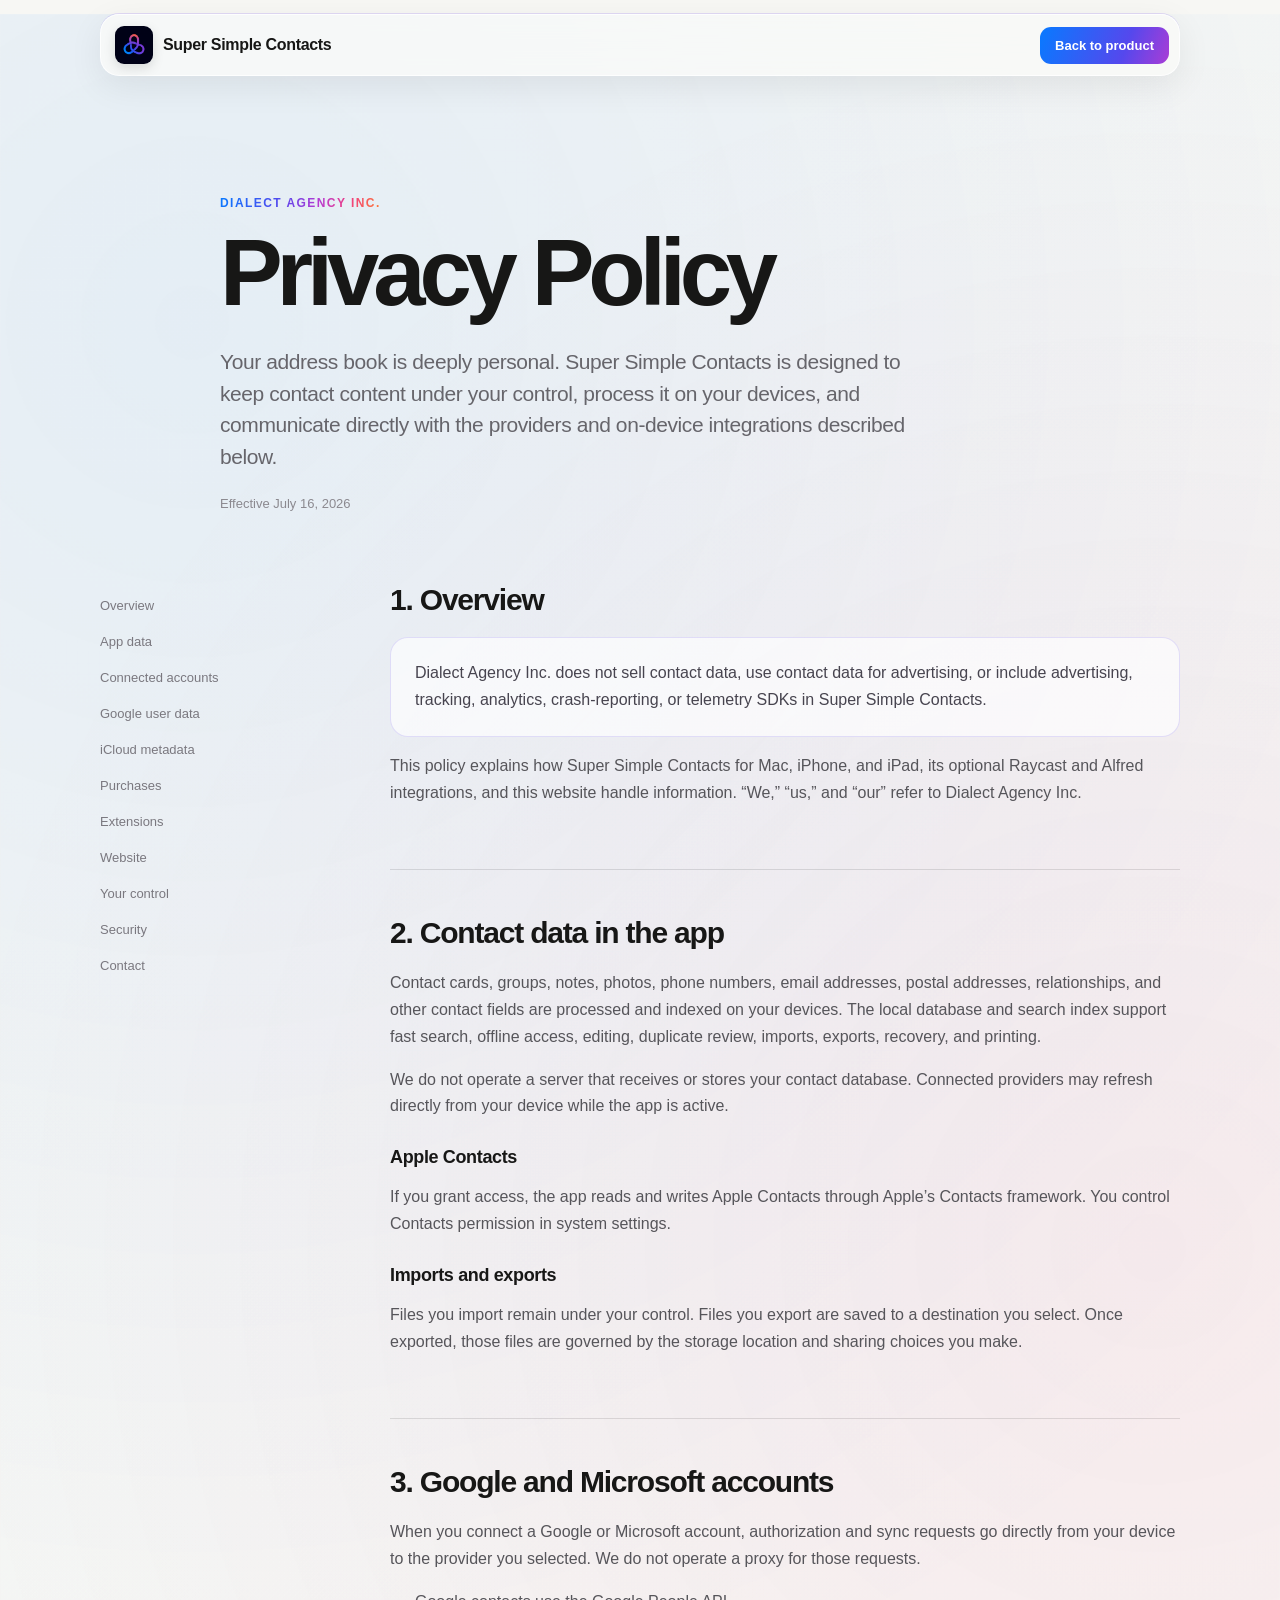
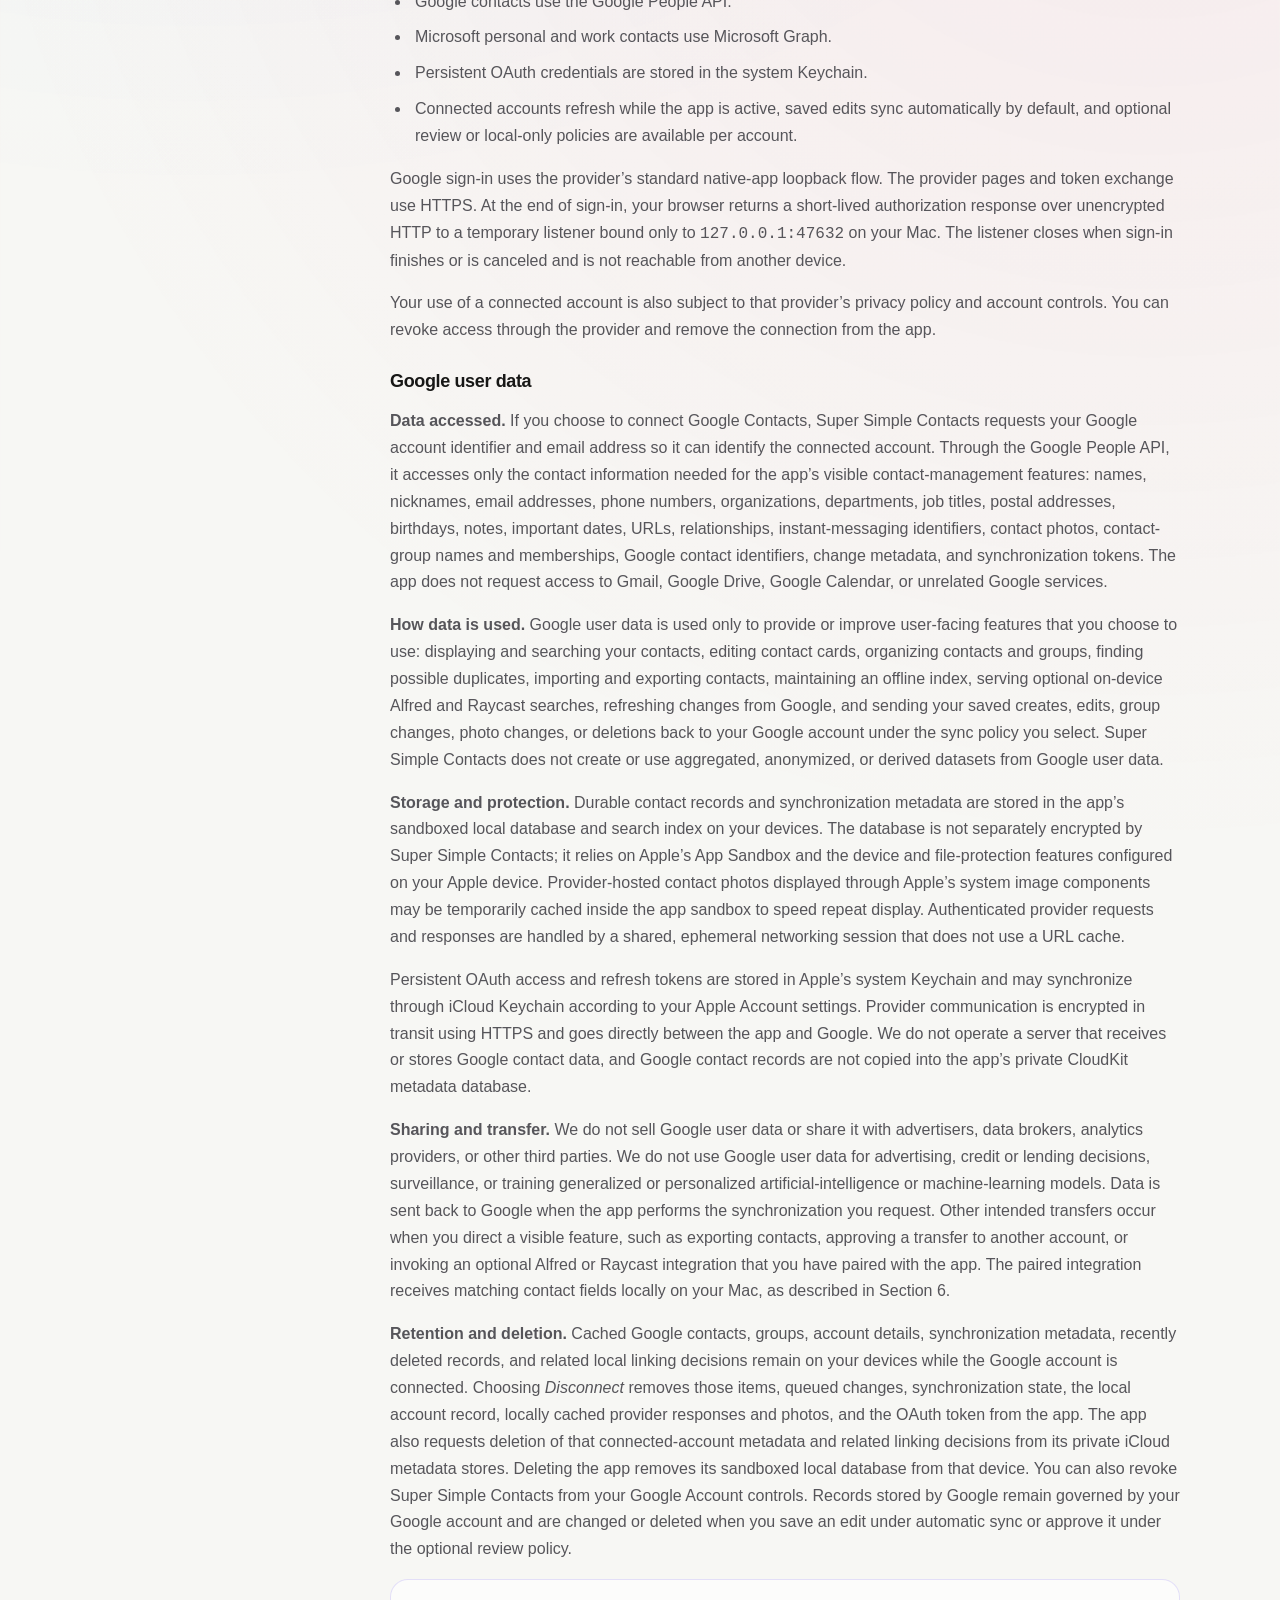
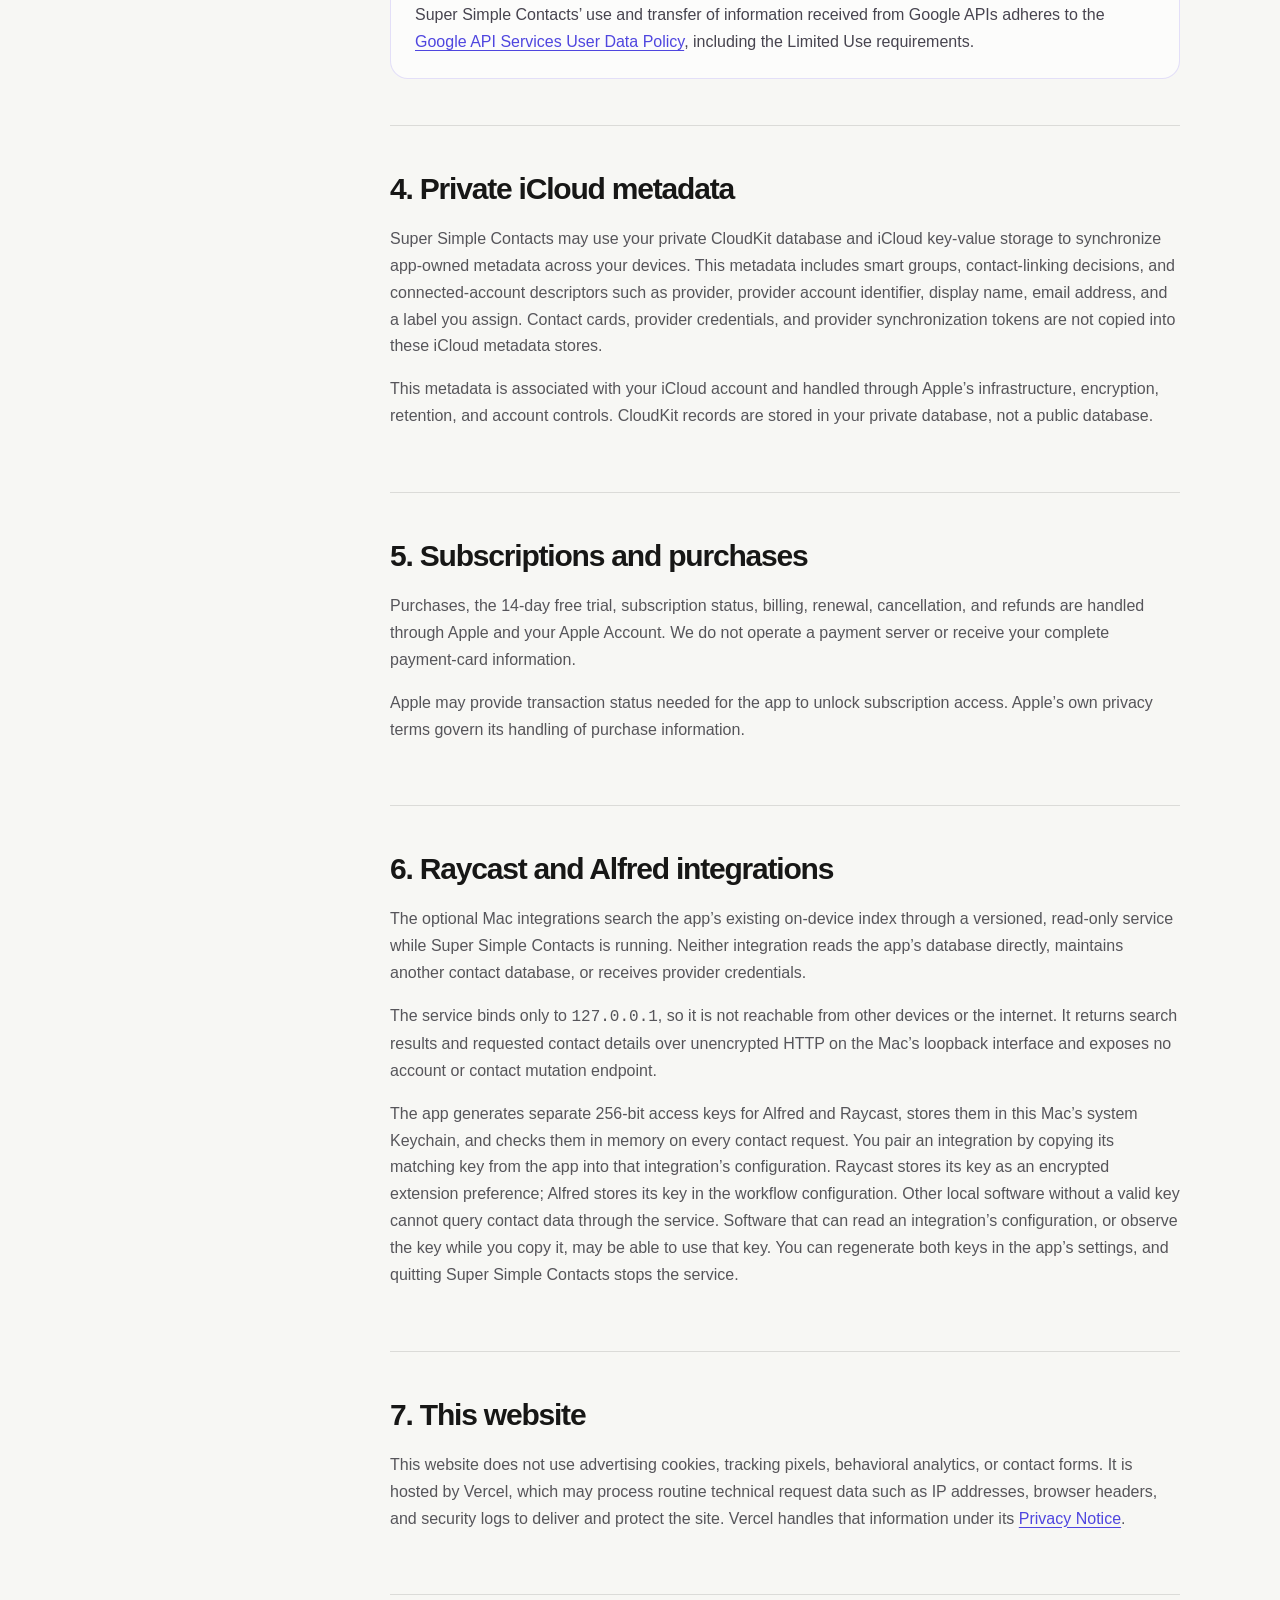
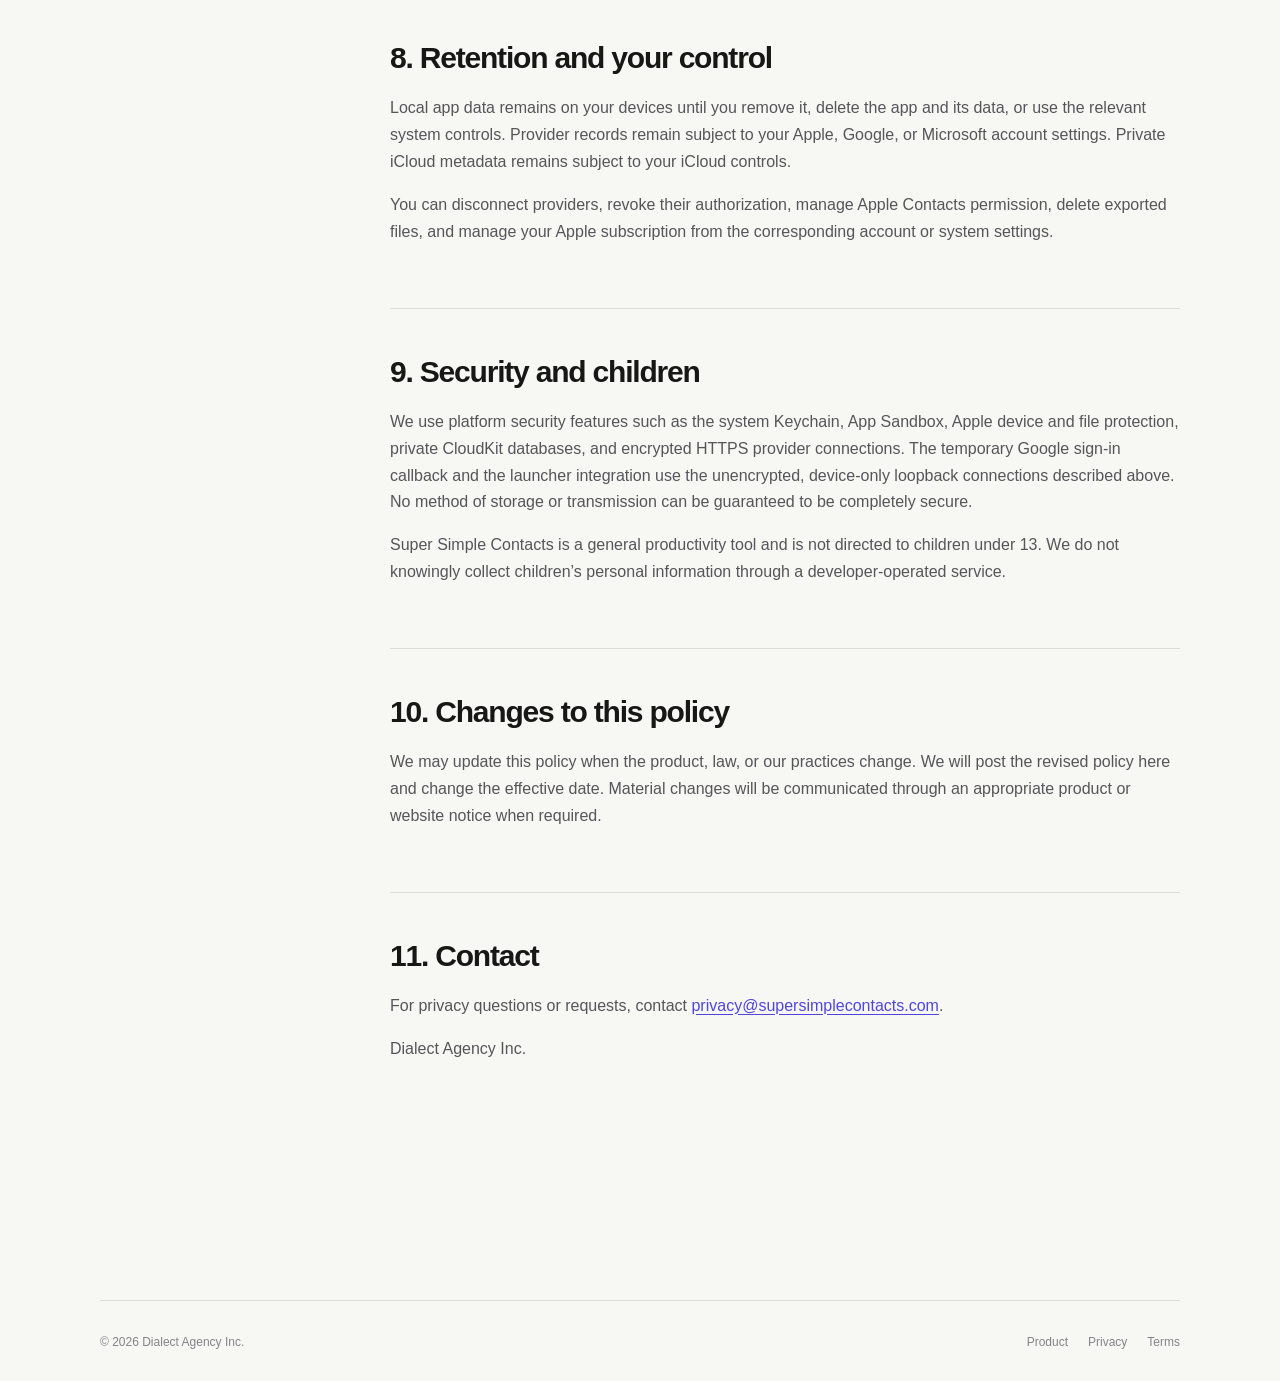
==== commit 16960337: "Align privacy claims with app security" ====
--- a/privacy/index.html
+++ b/privacy/index.html
@@ -12,19 +12,19 @@
   <meta property="og:locale" content="en_US">
   <meta property="og:site_name" content="Super Simple Contacts">
   <meta property="og:title" content="Super Simple Contacts | Privacy Policy">
-  <meta property="og:description" content="Super Simple Contacts keeps contact data private across Mac, iPhone, iPad, Apple, Google, and Microsoft accounts.">
+  <meta property="og:description" content="How Super Simple Contacts handles contact data across Mac, iPhone, iPad, Apple, Google, and Microsoft accounts.">
   <meta property="og:url" content="https://supersimplecontacts.com/privacy">
-  <meta property="og:image" content="https://super-simple-contacts.vercel.app/assets/og-image-v3.png">
-  <meta property="og:image:secure_url" content="https://super-simple-contacts.vercel.app/assets/og-image-v3.png">
+  <meta property="og:image" content="https://supersimplecontacts.com/assets/og-image-v4.png">
+  <meta property="og:image:secure_url" content="https://supersimplecontacts.com/assets/og-image-v4.png">
   <meta property="og:image:type" content="image/png">
   <meta property="og:image:width" content="1200">
   <meta property="og:image:height" content="630">
-  <meta property="og:image:alt" content="Super Simple Contacts with its app icon and Mac contact manager workspace">
+  <meta property="og:image:alt" content="The Super Simple Contacts synchronicity mark and wordmark on a deep black background">
   <meta name="twitter:card" content="summary_large_image">
   <meta name="twitter:title" content="Super Simple Contacts | Privacy Policy">
-  <meta name="twitter:description" content="Super Simple Contacts keeps contact data private across Mac, iPhone, iPad, Apple, Google, and Microsoft accounts.">
-  <meta name="twitter:image" content="https://super-simple-contacts.vercel.app/assets/og-image-v3.png">
-  <meta name="twitter:image:alt" content="Super Simple Contacts with its app icon and Mac contact manager workspace">
+  <meta name="twitter:description" content="How Super Simple Contacts handles contact data across Mac, iPhone, iPad, Apple, Google, and Microsoft accounts.">
+  <meta name="twitter:image" content="https://supersimplecontacts.com/assets/og-image-v4.png">
+  <meta name="twitter:image:alt" content="The Super Simple Contacts synchronicity mark and wordmark on a deep black background">
   <link rel="icon" href="../favicon.ico" sizes="any">
   <link rel="icon" type="image/png" sizes="32x32" href="../assets/favicon-32.png">
   <link rel="apple-touch-icon" href="../assets/apple-touch-icon.png">
@@ -40,8 +40,8 @@
     <div class="legal-hero">
       <p class="kicker">Dialect Agency Inc.</p>
       <h1>Privacy Policy</h1>
-      <p class="summary">Your address book is deeply personal. Super Simple Contacts is designed to keep contact content under your control, process it on your devices, and communicate only with services you choose.</p>
-      <p class="effective">Effective July 15, 2026</p>
+      <p class="summary">Your address book is deeply personal. Super Simple Contacts is designed to keep contact content under your control, process it on your devices, and communicate directly with the providers and on-device integrations described below.</p>
+      <p class="effective">Effective July 16, 2026</p>
     </div>
     <div class="legal-layout">
       <nav class="legal-toc" aria-label="Privacy Policy sections">
@@ -78,22 +78,24 @@
           <ul>
             <li>Google contacts use the Google People API.</li>
             <li>Microsoft personal and work contacts use Microsoft Graph.</li>
-            <li>OAuth credentials are stored in the system Keychain.</li>
+            <li>Persistent OAuth credentials are stored in the system Keychain.</li>
             <li>Connected accounts refresh while the app is active, saved edits sync automatically by default, and optional review or local-only policies are available per account.</li>
           </ul>
+          <p>Google sign-in uses the provider’s standard native-app loopback flow. The provider pages and token exchange use HTTPS. At the end of sign-in, your browser returns a short-lived authorization response over unencrypted HTTP to a temporary listener bound only to <code>127.0.0.1:47632</code> on your Mac. The listener closes when sign-in finishes or is canceled and is not reachable from another device.</p>
           <p>Your use of a connected account is also subject to that provider’s privacy policy and account controls. You can revoke access through the provider and remove the connection from the app.</p>
           <h3 id="google-data">Google user data</h3>
           <p><strong>Data accessed.</strong> If you choose to connect Google Contacts, Super Simple Contacts requests your Google account identifier and email address so it can identify the connected account. Through the Google People API, it accesses only the contact information needed for the app’s visible contact-management features: names, nicknames, email addresses, phone numbers, organizations, departments, job titles, postal addresses, birthdays, notes, important dates, URLs, relationships, instant-messaging identifiers, contact photos, contact-group names and memberships, Google contact identifiers, change metadata, and synchronization tokens. The app does not request access to Gmail, Google Drive, Google Calendar, or unrelated Google services.</p>
-          <p><strong>How data is used.</strong> Google user data is used only to provide or improve user-facing features that you choose to use: displaying and searching your contacts, editing contact cards, organizing contacts and groups, finding possible duplicates, importing and exporting contacts, maintaining an offline index, refreshing changes from Google, and sending your saved creates, edits, group changes, photo changes, or deletions back to your Google account under the sync policy you select. Super Simple Contacts does not create or use aggregated, anonymized, or derived datasets from Google user data.</p>
-          <p><strong>Storage and protection.</strong> Contact records and synchronization metadata are cached in the app’s sandboxed local database and search index on your devices. OAuth access and refresh tokens are stored in Apple’s system Keychain and may synchronize through iCloud Keychain according to your Apple Account settings. Provider communication is encrypted in transit and goes directly between the app and Google. We do not operate a server that receives or stores Google contact data, and Google contact records are not copied into the app’s private CloudKit metadata database.</p>
-          <p><strong>Sharing and transfer.</strong> We do not sell Google user data or share it with advertisers, data brokers, analytics providers, or other third parties. We do not use Google user data for advertising, credit or lending decisions, surveillance, or training generalized or personalized artificial-intelligence or machine-learning models. Google user data leaves the app only when you explicitly direct a visible feature, such as exporting contacts to a destination you select or approving a contact transfer to another account. Those actions are performed for your benefit and under your control.</p>
-          <p><strong>Retention and deletion.</strong> Cached Google contacts, groups, account details, and synchronization metadata remain on your devices while the Google account is connected. Choosing <em>Disconnect</em> removes that account’s cached contacts, groups, queued changes, synchronization state, local account record, and OAuth token from the app. Deleting the app removes its sandboxed local database from that device. You can also revoke Super Simple Contacts from your Google Account controls. Records stored by Google remain governed by your Google account and are changed or deleted when you save an edit under automatic sync or approve it under the optional review policy.</p>
+          <p><strong>How data is used.</strong> Google user data is used only to provide or improve user-facing features that you choose to use: displaying and searching your contacts, editing contact cards, organizing contacts and groups, finding possible duplicates, importing and exporting contacts, maintaining an offline index, serving optional on-device Alfred and Raycast searches, refreshing changes from Google, and sending your saved creates, edits, group changes, photo changes, or deletions back to your Google account under the sync policy you select. Super Simple Contacts does not create or use aggregated, anonymized, or derived datasets from Google user data.</p>
+          <p><strong>Storage and protection.</strong> Durable contact records and synchronization metadata are stored in the app’s sandboxed local database and search index on your devices. The database is not separately encrypted by Super Simple Contacts; it relies on Apple’s App Sandbox and the device and file-protection features configured on your Apple device. Provider-hosted contact photos displayed through Apple’s system image components may be temporarily cached inside the app sandbox to speed repeat display. Authenticated provider requests and responses are handled by a shared, ephemeral networking session that does not use a URL cache.</p>
+          <p>Persistent OAuth access and refresh tokens are stored in Apple’s system Keychain and may synchronize through iCloud Keychain according to your Apple Account settings. Provider communication is encrypted in transit using HTTPS and goes directly between the app and Google. We do not operate a server that receives or stores Google contact data, and Google contact records are not copied into the app’s private CloudKit metadata database.</p>
+          <p><strong>Sharing and transfer.</strong> We do not sell Google user data or share it with advertisers, data brokers, analytics providers, or other third parties. We do not use Google user data for advertising, credit or lending decisions, surveillance, or training generalized or personalized artificial-intelligence or machine-learning models. Data is sent back to Google when the app performs the synchronization you request. Other intended transfers occur when you direct a visible feature, such as exporting contacts, approving a transfer to another account, or invoking an optional Alfred or Raycast integration that you have paired with the app. The paired integration receives matching contact fields locally on your Mac, as described in Section 6.</p>
+          <p><strong>Retention and deletion.</strong> Cached Google contacts, groups, account details, synchronization metadata, recently deleted records, and related local linking decisions remain on your devices while the Google account is connected. Choosing <em>Disconnect</em> removes those items, queued changes, synchronization state, the local account record, locally cached provider responses and photos, and the OAuth token from the app. The app also requests deletion of that connected-account metadata and related linking decisions from its private iCloud metadata stores. Deleting the app removes its sandboxed local database from that device. You can also revoke Super Simple Contacts from your Google Account controls. Records stored by Google remain governed by your Google account and are changed or deleted when you save an edit under automatic sync or approve it under the optional review policy.</p>
           <div class="callout"><p>Super Simple Contacts’ use and transfer of information received from Google APIs adheres to the <a href="https://developers.google.com/terms/api-services-user-data-policy">Google API Services User Data Policy</a>, including the Limited Use requirements.</p></div>
         </section>
         <section id="icloud">
           <h2>4. Private iCloud metadata</h2>
-          <p>Super Simple Contacts may use your private iCloud database to synchronize app-owned metadata across your devices, including smart groups, linking decisions, saved views, and preferences. Contact provider records remain with their owning provider.</p>
-          <p>Private CloudKit data is associated with your iCloud account and handled through Apple’s infrastructure and policies. It is not placed in a public database.</p>
+          <p>Super Simple Contacts may use your private CloudKit database and iCloud key-value storage to synchronize app-owned metadata across your devices. This metadata includes smart groups, contact-linking decisions, and connected-account descriptors such as provider, provider account identifier, display name, email address, and a label you assign. Contact cards, provider credentials, and provider synchronization tokens are not copied into these iCloud metadata stores.</p>
+          <p>This metadata is associated with your iCloud account and handled through Apple’s infrastructure, encryption, retention, and account controls. CloudKit records are stored in your private database, not a public database.</p>
         </section>
         <section id="purchases">
           <h2>5. Subscriptions and purchases</h2>
@@ -102,12 +104,13 @@
         </section>
         <section id="extensions">
           <h2>6. Raycast and Alfred integrations</h2>
-          <p>The optional Mac integrations search the app’s existing local index through a versioned service restricted to your device. They do not maintain another contact database and do not receive provider credentials.</p>
-          <p>The local service accepts search and contact-opening actions. It does not expose account mutation endpoints to remote hosts.</p>
+          <p>The optional Mac integrations search the app’s existing on-device index through a versioned, read-only service while Super Simple Contacts is running. Neither integration reads the app’s database directly, maintains another contact database, or receives provider credentials.</p>
+          <p>The service binds only to <code>127.0.0.1</code>, so it is not reachable from other devices or the internet. It returns search results and requested contact details over unencrypted HTTP on the Mac’s loopback interface and exposes no account or contact mutation endpoint.</p>
+          <p>The app generates separate 256-bit access keys for Alfred and Raycast, stores them in this Mac’s system Keychain, and checks them in memory on every contact request. You pair an integration by copying its matching key from the app into that integration’s configuration. Raycast stores its key as an encrypted extension preference; Alfred stores its key in the workflow configuration. Other local software without a valid key cannot query contact data through the service. Software that can read an integration’s configuration, or observe the key while you copy it, may be able to use that key. You can regenerate both keys in the app’s settings, and quitting Super Simple Contacts stops the service.</p>
         </section>
         <section id="website">
           <h2>7. This website</h2>
-          <p>This website does not use advertising cookies, tracking pixels, behavioral analytics, or contact forms. It is hosted by Vercel, which may process routine technical request data such as IP addresses, browser headers, and security logs to deliver and protect the site. Vercel handles that information under its own privacy terms.</p>
+          <p>This website does not use advertising cookies, tracking pixels, behavioral analytics, or contact forms. It is hosted by Vercel, which may process routine technical request data such as IP addresses, browser headers, and security logs to deliver and protect the site. Vercel handles that information under its <a href="https://vercel.com/legal/privacy-notice">Privacy Notice</a>.</p>
         </section>
         <section id="control">
           <h2>8. Retention and your control</h2>
@@ -116,7 +119,7 @@
         </section>
         <section id="security">
           <h2>9. Security and children</h2>
-          <p>We use platform security features such as the system Keychain, App Sandbox, private CloudKit databases, and encrypted provider connections. No method of storage or transmission can be guaranteed to be completely secure.</p>
+          <p>We use platform security features such as the system Keychain, App Sandbox, Apple device and file protection, private CloudKit databases, and encrypted HTTPS provider connections. The temporary Google sign-in callback and the launcher integration use the unencrypted, device-only loopback connections described above. No method of storage or transmission can be guaranteed to be completely secure.</p>
           <p>Super Simple Contacts is a general productivity tool and is not directed to children under 13. We do not knowingly collect children’s personal information through a developer-operated service.</p>
         </section>
         <section id="changes">
